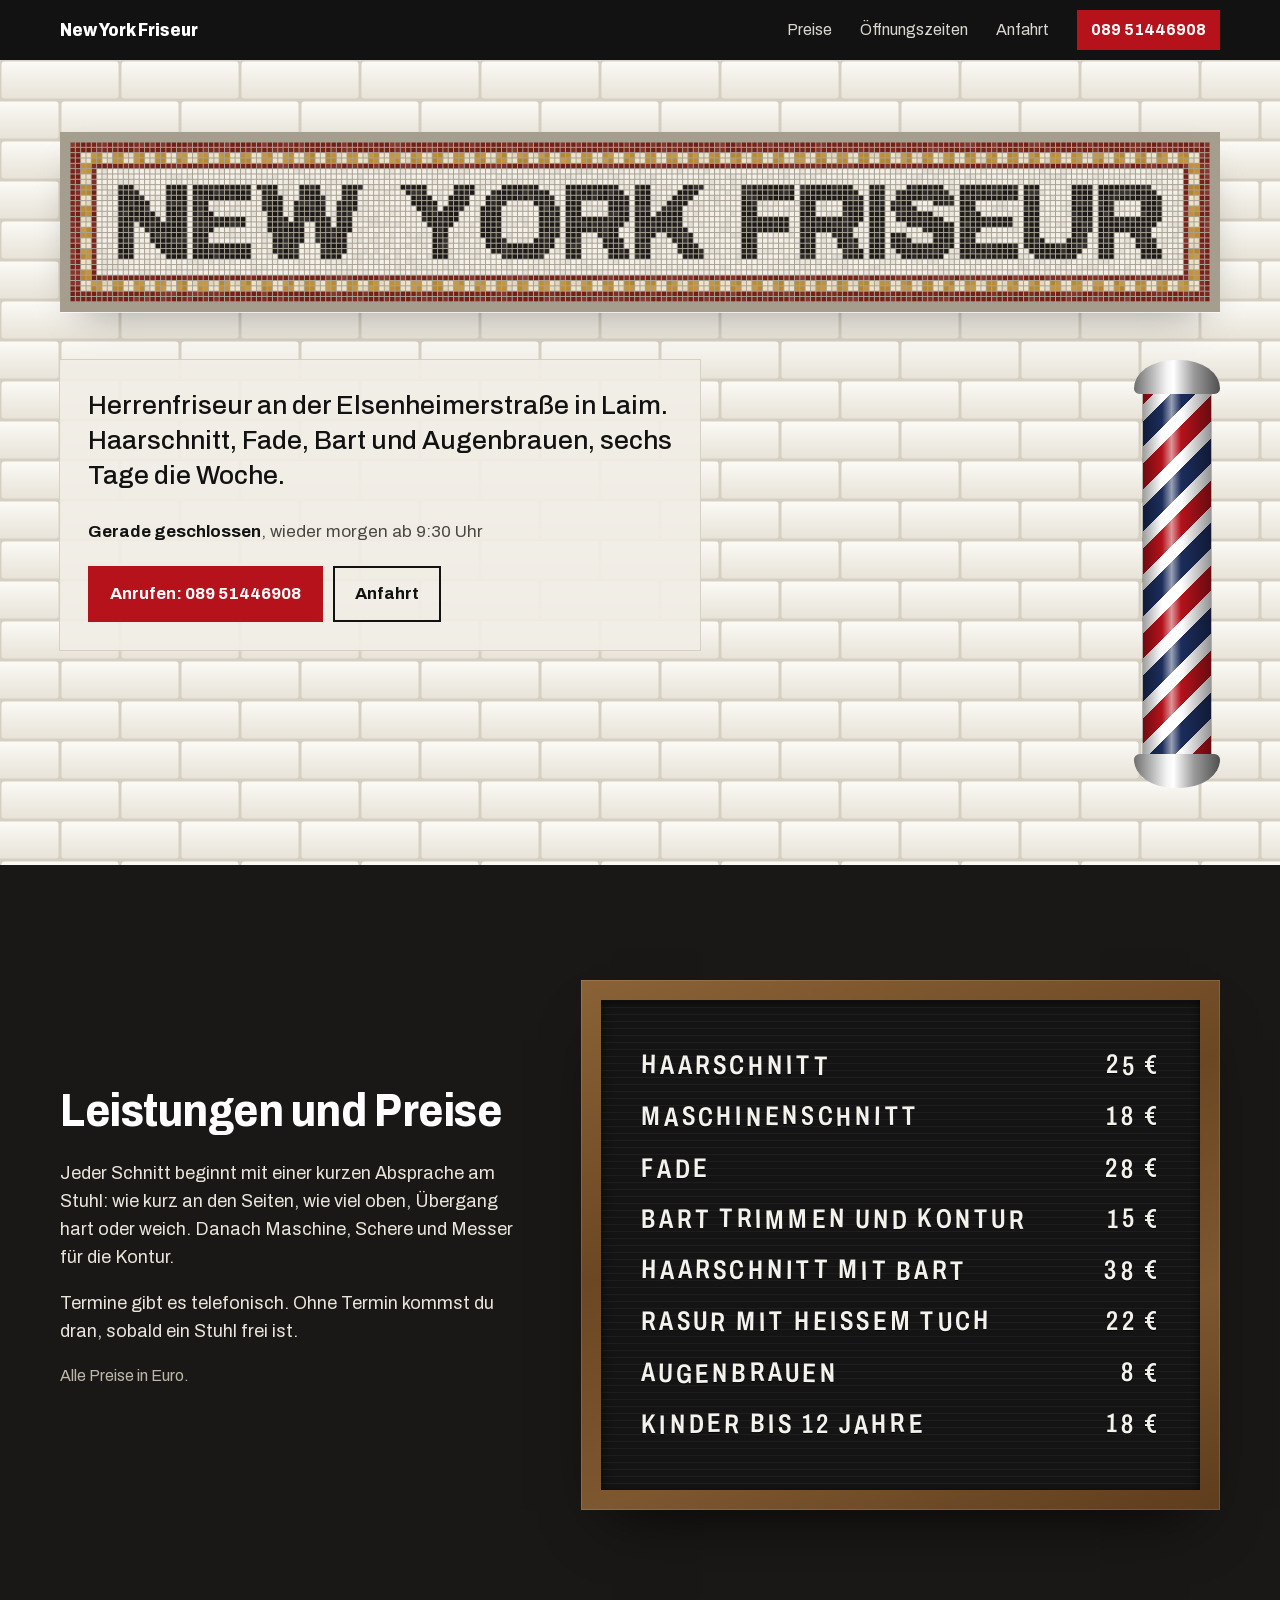
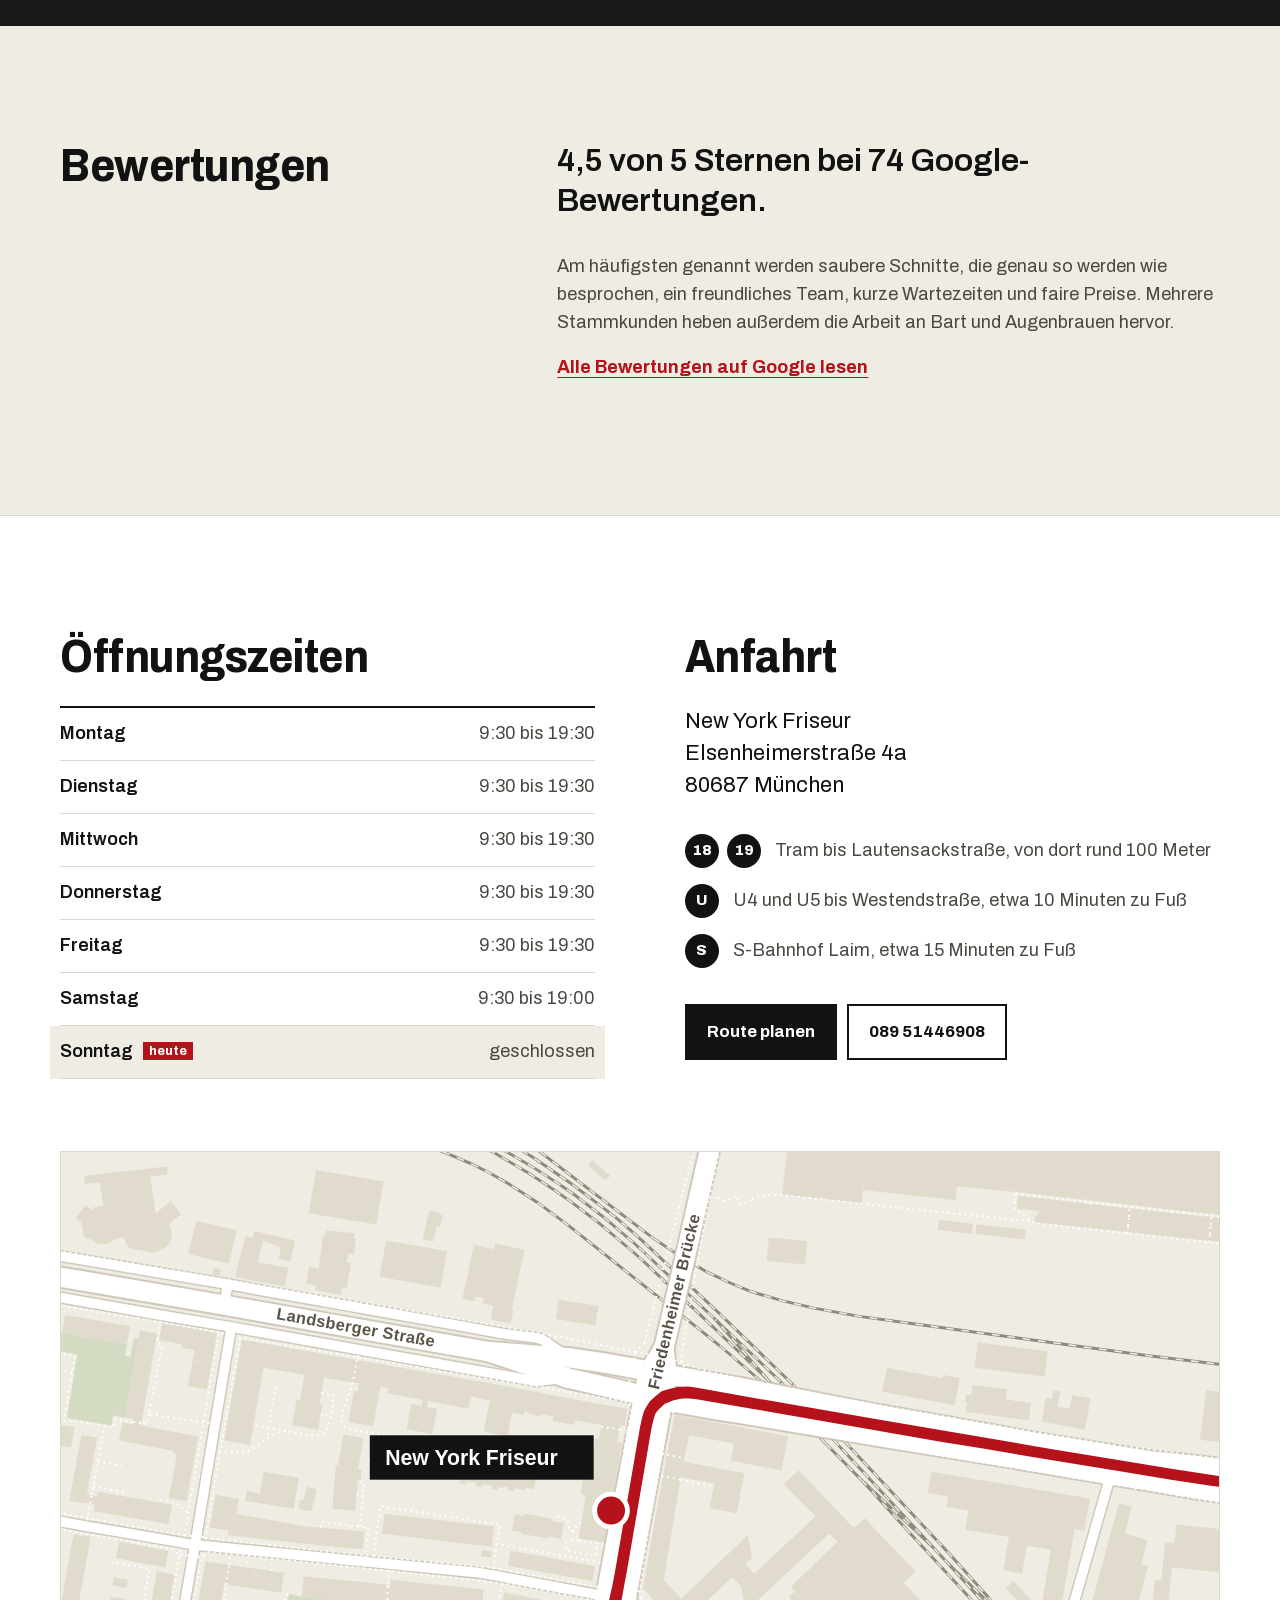
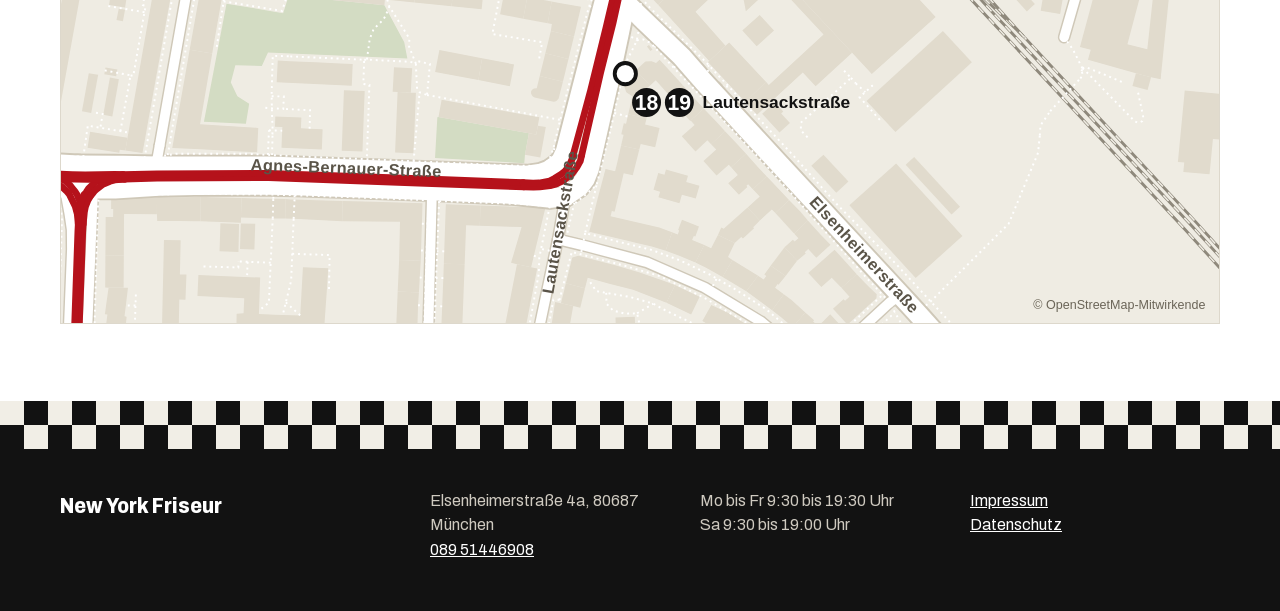
==== index.html @ 548e53f9 "Vorschau aktualisiert" ====
<!doctype html>
<html lang="de">
<head>
<meta charset="utf-8">
<meta name="viewport" content="width=device-width, initial-scale=1">
<title>New York Friseur | Herrenfriseur und Barbershop in München-Laim</title>
<meta name="description" content="Herrenfriseur und Barbershop an der Elsenheimerstraße 4a in München-Laim. Haarschnitt, Fade, Bart und Augenbrauen. Montag bis Freitag 9:30 bis 19:30 Uhr, Samstag bis 19 Uhr.">
<meta name="robots" content="noindex, nofollow">
<meta name="theme-color" content="#121212">
<link rel="preload" href="fonts/archivo-normal-300-900-latin.woff2" as="font" type="font/woff2" crossorigin>
<link rel="stylesheet" href="fonts/fonts.css">
<link rel="stylesheet" href="css/style.css">
<link rel="icon" href="data:image/svg+xml,%3Csvg xmlns='http://www.w3.org/2000/svg' viewBox='0 0 32 32'%3E%3Crect width='32' height='32' fill='%23121212'/%3E%3Crect x='11' y='3' width='10' height='26' rx='2' fill='%23fff'/%3E%3Cpath d='M11 7l10-4v5l-10 4zM11 16l10-4v5l-10 4zM11 25l10-4v5l-10 4z' fill='%23b5121b'/%3E%3C/svg%3E">
<script type="application/ld+json">
{
  "@context": "https://schema.org",
  "@type": "HairSalon",
  "name": "New York Friseur",
  "description": "Herrenfriseur und Barbershop in München-Laim",
  "telephone": "+49 89 51446908",
  "address": {"@type": "PostalAddress", "streetAddress": "Elsenheimerstraße 4a", "postalCode": "80687", "addressLocality": "München", "addressCountry": "DE"},
  "geo": {"@type": "GeoCoordinates", "latitude": 48.1406037, "longitude": 11.5183493},
  "openingHoursSpecification": [
    {"@type": "OpeningHoursSpecification", "dayOfWeek": ["Monday", "Tuesday", "Wednesday", "Thursday", "Friday"], "opens": "09:30", "closes": "19:30"},
    {"@type": "OpeningHoursSpecification", "dayOfWeek": "Saturday", "opens": "09:30", "closes": "19:00"}
  ]
}
</script>
</head>
<body>

<header class="kopf">
  <div class="wrap kopf__in">
    <a class="kopf__marke" href="#top">New York Friseur</a>
    <nav class="kopf__nav" aria-label="Seitenbereiche">
      <a href="#preise">Preise</a>
      <a href="#zeiten">Öffnungszeiten</a>
      <a href="#anfahrt">Anfahrt</a>
    </nav>
    <a class="kopf__tel" href="tel:+498951446908"><span class="nur-klein">Anrufen</span><span class="nur-gross">089 51446908</span></a>
  </div>
</header>

<main id="top">

  <section class="hero" aria-labelledby="titel">
    <div class="wrap">
      <h1 id="titel" class="sr">New York Friseur, Herrenfriseur in München-Laim</h1>
      <div class="schild">
        <canvas class="mosaik" data-mosaik role="img" aria-label="Mosaikschild: New York Friseur"></canvas>
      </div>
      <div class="hero__unten">
        <div class="hero__text">
          <p class="hero__lead">Herrenfriseur an der Elsenheimerstraße in Laim. Haarschnitt, Fade, Bart und Augenbrauen, sechs Tage die Woche.</p>
          <p class="status" data-status>Montag bis Freitag 9:30 bis 19:30 Uhr, Samstag 9:30 bis 19 Uhr</p>
          <div class="knoepfe">
            <a class="knopf knopf--rot" href="tel:+498951446908">Anrufen: 089 51446908</a>
            <a class="knopf" href="#anfahrt">Anfahrt</a>
          </div>
        </div>
        <div class="saeule" aria-hidden="true">
          <span class="saeule__kappe"></span>
          <span class="saeule__glas"><span class="saeule__streifen"></span></span>
          <span class="saeule__kappe saeule__kappe--unten"></span>
        </div>
      </div>
    </div>
  </section>

  <section class="preise" id="preise" aria-labelledby="preise-titel">
    <div class="wrap preise__in">
      <div class="preise__text">
        <h2 id="preise-titel">Leistungen und Preise</h2>
        <p>Jeder Schnitt beginnt mit einer kurzen Absprache am Stuhl: wie kurz an den Seiten, wie viel oben, Übergang hart oder weich. Danach Maschine, Schere und Messer für die Kontur.</p>
        <p>Termine gibt es telefonisch. Ohne Termin kommst du dran, sobald ein Stuhl frei ist.</p>
        <p class="klein">Alle Preise in Euro.</p>
      </div>
      <div class="tafel">
        <div class="tafel__filz">
          <ul class="tafel__liste" data-tafel>
            <li><span>Haarschnitt</span><span>25</span></li>
            <li><span>Maschinenschnitt</span><span>18</span></li>
            <li><span>Fade</span><span>28</span></li>
            <li><span>Bart trimmen und Kontur</span><span>15</span></li>
            <li><span>Haarschnitt mit Bart</span><span>38</span></li>
            <li><span>Rasur mit heißem Tuch</span><span>22</span></li>
            <li><span>Augenbrauen</span><span>8</span></li>
            <li><span>Kinder bis 12 Jahre</span><span>18</span></li>
          </ul>
        </div>
      </div>
    </div>
  </section>

  <section class="laden" aria-labelledby="laden-titel">
    <div class="wrap laden__in">
      <h2 id="laden-titel">Bewertungen</h2>
      <div class="laden__text">
        <p class="gross">4,5 von 5 Sternen bei 74 Google-Bewertungen.</p>
        <p>Am häufigsten genannt werden saubere Schnitte, die genau so werden wie besprochen, ein freundliches Team, kurze Wartezeiten und faire Preise. Mehrere Stammkunden heben außerdem die Arbeit an Bart und Augenbrauen hervor.</p>
        <p><a class="link" href="https://www.google.com/maps/search/?api=1&amp;query=New+York+Friseur+Elsenheimerstra%C3%9Fe+4a+M%C3%BCnchen" rel="noopener">Alle Bewertungen auf Google lesen</a></p>
      </div>
    </div>
  </section>

  <section class="info" aria-label="Öffnungszeiten und Anfahrt">
    <div class="wrap info__in">
      <div class="zeiten" id="zeiten">
        <h2>Öffnungszeiten</h2>
        <dl class="zeiten__liste" data-zeiten>
          <div data-tag="1"><dt>Montag</dt><dd>9:30 bis 19:30</dd></div>
          <div data-tag="2"><dt>Dienstag</dt><dd>9:30 bis 19:30</dd></div>
          <div data-tag="3"><dt>Mittwoch</dt><dd>9:30 bis 19:30</dd></div>
          <div data-tag="4"><dt>Donnerstag</dt><dd>9:30 bis 19:30</dd></div>
          <div data-tag="5"><dt>Freitag</dt><dd>9:30 bis 19:30</dd></div>
          <div data-tag="6"><dt>Samstag</dt><dd>9:30 bis 19:00</dd></div>
          <div data-tag="0"><dt>Sonntag</dt><dd>geschlossen</dd></div>
        </dl>
      </div>
      <div class="anfahrt" id="anfahrt">
        <h2>Anfahrt</h2>
        <address>
          New York Friseur<br>
          Elsenheimerstraße 4a<br>
          80687 München
        </address>
        <ul class="linien">
          <li><span class="kreis">18</span><span class="kreis">19</span><span>Tram bis Lautensackstraße, von dort rund 100 Meter</span></li>
          <li><span class="kreis">U</span><span>U4 und U5 bis Westendstraße, etwa 10 Minuten zu Fuß</span></li>
          <li><span class="kreis">S</span><span>S-Bahnhof Laim, etwa 15 Minuten zu Fuß</span></li>
        </ul>
        <div class="knoepfe">
          <a class="knopf knopf--dunkel" href="https://www.google.com/maps/dir/?api=1&amp;destination=Elsenheimerstra%C3%9Fe+4a%2C+80687+M%C3%BCnchen" rel="noopener">Route planen</a>
          <a class="knopf" href="tel:+498951446908">089 51446908</a>
        </div>
      </div>
    </div>
    <figure class="karte wrap">
      <img src="img/karte.svg" width="1200" height="800" alt="Karte der Umgebung: der Laden liegt an der Elsenheimerstraße kurz hinter der Landsberger Straße, die Tramhaltestelle Lautensackstraße ist rund 100 Meter entfernt." loading="lazy">
    </figure>
  </section>

</main>

<footer class="fuss">
  <div class="fuss__boden" aria-hidden="true"></div>
  <div class="wrap fuss__in">
    <p class="fuss__marke">New York Friseur</p>
    <p>Elsenheimerstraße 4a, 80687 München<br><a href="tel:+498951446908">089 51446908</a></p>
    <p>Mo bis Fr 9:30 bis 19:30 Uhr<br>Sa 9:30 bis 19:00 Uhr</p>
    <p><a href="impressum.html">Impressum</a><br><a href="datenschutz.html">Datenschutz</a></p>
  </div>
</footer>

<script src="js/main.js"></script>
</body>
</html>
---- fonts/fonts.css ----
/* Archivo normal 300-900 latin-ext */
@font-face {
  font-family: 'Archivo';
  font-style: normal;
  font-weight: 300 900;
  font-stretch: 62% 125%;
  font-display: swap;
  src: url(archivo-normal-300-900-latin-ext.woff2) format('woff2');
  unicode-range: U+0100-02BA, U+02BD-02C5, U+02C7-02CC, U+02CE-02D7, U+02DD-02FF, U+0304, U+0308, U+0329, U+1D00-1DBF, U+1E00-1E9F, U+1EF2-1EFF, U+2020, U+20A0-20AB, U+20AD-20C4, U+2113, U+2C60-2C7F, U+A720-A7FF;
}
/* Archivo normal 300-900 latin */
@font-face {
  font-family: 'Archivo';
  font-style: normal;
  font-weight: 300 900;
  font-stretch: 62% 125%;
  font-display: swap;
  src: url(archivo-normal-300-900-latin.woff2) format('woff2');
  unicode-range: U+0000-00FF, U+0131, U+0152-0153, U+02BB-02BC, U+02C6, U+02DA, U+02DC, U+0304, U+0308, U+0329, U+2000-206F, U+20AC, U+2122, U+2191, U+2193, U+2212, U+2215, U+FEFF, U+FFFD;
}
---- css/style.css ----
/* New York Friseur, München-Laim
   Mobile first, Stufen bei 600 / 900 / 1200 px.
   Motive aus dem echten Barbershop- und New-York-Fundus: Metro-Fliesen, Mosaikschild,
   Barbiersäule, Steckbuchstaben-Tafel, Schachbrettboden. */

:root {
  --fliese: #f1eee6;
  --fuge: #d6d0c3;
  --tinte: #121212;
  --text: #2b2b2b;
  --grau: #4a4741;
  --rot: #b5121b;
  --rot-dunkel: #8f0d14;
  --blau: #1c2d5c;
  --messing: #b48a3c;
  --papier: #efece3;
  --wrap: 1240px;
  --rand: clamp(16px, 4vw, 40px);
}

*, *::before, *::after { box-sizing: border-box; }
html { scroll-behavior: smooth; scroll-padding-top: 72px; -webkit-text-size-adjust: 100%; }
body {
  margin: 0;
  font-family: Archivo, "Helvetica Neue", Arial, sans-serif;
  font-size: 18px;
  line-height: 1.55;
  color: var(--text);
  background: var(--papier);
  font-variation-settings: "wdth" 100;
}
img { display: block; max-width: 100%; height: auto; }
a { color: inherit; }
h1, h2, h3 { margin: 0; font-weight: 750; line-height: 1.1; letter-spacing: -.01em; color: var(--tinte); hyphens: auto; }
h2 { font-size: clamp(30px, 5vw, 46px); font-variation-settings: "wdth" 88; }
p { margin: 0 0 1em; }
.sr { position: absolute; width: 1px; height: 1px; overflow: hidden; clip: rect(0 0 0 0); white-space: nowrap; }
.wrap { width: 100%; max-width: var(--wrap); margin: 0 auto; padding: 0 var(--rand); }
.nur-gross { display: none; }
.nur-klein { display: inline; }
.klein { font-size: 16px; color: var(--grau); }

/* Kopfzeile */
.kopf { position: sticky; top: 0; z-index: 20; background: var(--tinte); color: #fff; }
.kopf__in { display: flex; align-items: center; gap: 16px; height: 60px; }
.kopf__marke { font-weight: 800; font-size: 19px; text-decoration: none; font-variation-settings: "wdth" 85; white-space: nowrap; }
.kopf__nav { display: none; gap: 28px; margin-left: auto; }
.kopf__nav a { text-decoration: none; font-size: 16px; color: #d9d6cf; }
.kopf__nav a:hover { color: #fff; }
.kopf__tel {
  margin-left: auto; text-decoration: none; font-weight: 700; font-size: 16px;
  padding: 8px 14px; background: var(--rot); white-space: nowrap;
}
.kopf__tel:hover { background: var(--rot-dunkel); }

/* Hero: Wand aus Metro-Fliesen */
.hero {
  padding: clamp(28px, 6vw, 72px) 0 clamp(36px, 6vw, 80px);
  background-color: var(--fuge);
  background-image: url("data:image/svg+xml,%3Csvg xmlns='http://www.w3.org/2000/svg' width='120' height='80'%3E%3Cdefs%3E%3ClinearGradient id='g' x1='0' y1='0' x2='0' y2='1'%3E%3Cstop offset='0' stop-color='%23fbfaf6'/%3E%3Cstop offset='.5' stop-color='%23f1eee6'/%3E%3Cstop offset='1' stop-color='%23e7e3d8'/%3E%3C/linearGradient%3E%3C/defs%3E%3Cg fill='url(%23g)'%3E%3Crect x='1.5' y='1.5' width='117' height='37' rx='3'/%3E%3Crect x='-58.5' y='41.5' width='117' height='37' rx='3'/%3E%3Crect x='61.5' y='41.5' width='117' height='37' rx='3'/%3E%3C/g%3E%3C/svg%3E");
  background-size: 120px 80px;
}
.schild {
  padding: clamp(6px, 1vw, 10px);
  background: #a59e8f;
  box-shadow: 0 1px 0 rgba(255, 255, 255, .7), 0 18px 40px -22px rgba(0, 0, 0, .45);
}
.mosaik { display: block; width: 100%; height: auto; }

.hero__unten { display: grid; grid-template-columns: 1fr auto; gap: clamp(20px, 4vw, 56px); align-items: start; margin-top: clamp(24px, 4vw, 48px); }
.hero__text { max-width: 640px; background: rgba(241, 238, 230, .92); padding: clamp(16px, 3vw, 28px); box-shadow: 0 0 0 1px var(--fuge); }
.hero__lead { font-size: clamp(20px, 2.4vw, 26px); line-height: 1.35; color: var(--tinte); font-weight: 500; }
.status { font-size: 17px; color: var(--grau); margin-bottom: 20px; }
.status strong { color: var(--tinte); }
.status--offen strong { color: #17663a; }

.knoepfe { display: flex; flex-wrap: wrap; gap: 10px; }
.knopf {
  display: inline-block; padding: 13px 20px; font-weight: 700; font-size: 17px; text-decoration: none;
  border: 2px solid var(--tinte); color: var(--tinte); background: transparent;
}
.knopf:hover { background: var(--tinte); color: #fff; }
.knopf--rot { background: var(--rot); border-color: var(--rot); color: #fff; }
.knopf--rot:hover { background: var(--rot-dunkel); border-color: var(--rot-dunkel); }
.knopf--dunkel { background: var(--tinte); color: #fff; }
.knopf--dunkel:hover { background: #333; }

/* Barbiersäule */
.saeule { display: flex; flex-direction: column; align-items: center; width: clamp(46px, 7vw, 86px); }
.saeule__kappe {
  width: 100%; height: clamp(22px, 3vw, 34px); border-radius: 50% 50% 6px 6px / 90% 90% 6px 6px;
  background: linear-gradient(90deg, #6f6f6f, #f4f4f4 38%, #fff 46%, #9a9a9a 70%, #4f4f4f);
}
.saeule__kappe--unten { border-radius: 6px 6px 50% 50% / 6px 6px 90% 90%; }
.saeule__glas {
  position: relative; width: 82%; height: clamp(200px, 30vw, 360px); overflow: hidden;
  border-left: 1px solid rgba(0, 0, 0, .25); border-right: 1px solid rgba(0, 0, 0, .25);
}
.saeule__streifen {
  position: absolute; inset: -100px 0 0;
  background: repeating-linear-gradient(135deg, var(--rot) 0 18px, #fff 18px 30px, var(--blau) 30px 48px, #fff 48px 60px);
  animation: saeule 2.6s linear infinite;
}
.saeule__glas::after {
  content: ""; position: absolute; inset: 0;
  background: linear-gradient(90deg, rgba(0, 0, 0, .38), rgba(0, 0, 0, 0) 28%, rgba(255, 255, 255, .55) 42%, rgba(255, 255, 255, 0) 56%, rgba(0, 0, 0, .42));
}
/* eine Periode der Streifen in der Senkrechten: 60px / sin(45°) */
@keyframes saeule { to { transform: translateY(84.85px); } }

/* Preise: Steckbuchstaben-Tafel */
.preise { background: #1a1816; color: #e9e5dc; padding: clamp(56px, 9vw, 120px) 0; }
.preise h2 { color: #fff; margin-bottom: 24px; }
.preise__in { display: grid; gap: clamp(32px, 5vw, 72px); }
.preise__text { max-width: 560px; }
.preise .klein { color: #bdb7ab; }
.tafel {
  padding: clamp(12px, 2vw, 20px);
  background: linear-gradient(160deg, #8a6236, #6b4723 40%, #7d5730 70%, #5e3d1d);
  box-shadow: inset 0 0 0 1px rgba(255, 255, 255, .12), 0 30px 60px -30px rgba(0, 0, 0, .8);
}
.tafel__filz {
  container-type: inline-size;
  padding: clamp(18px, 4cqi, 40px) clamp(14px, 4cqi, 40px);
  background-color: #141414;
  background-image: repeating-linear-gradient(180deg, rgba(255, 255, 255, .045) 0 1px, rgba(0, 0, 0, 0) 1px 7px);
  box-shadow: inset 0 2px 8px rgba(0, 0, 0, .7);
}
.tafel__liste { list-style: none; margin: 0; padding: 0; }
.tafel__liste li {
  display: flex; gap: 12px; align-items: baseline; justify-content: space-between;
  font-size: clamp(15px, 5.2cqi, 27px); line-height: 1.9; font-weight: 600; text-transform: uppercase;
  letter-spacing: .12em; color: #f4f2ec; font-variation-settings: "wdth" 72;
  text-shadow: 0 1px 0 rgba(0, 0, 0, .9);
}
.tafel__liste li > span:first-child { min-width: 0; }
.tafel__liste li > span:last-child { white-space: nowrap; flex: none; }
.tafel__liste li > span:last-child::after { content: " €"; }
.tafel__liste .bs { display: inline-block; }

/* Bewertungen */
.laden { padding: clamp(56px, 9vw, 120px) 0; background: var(--papier); }
.laden__in { display: grid; gap: 24px; }
.laden__text { max-width: 680px; color: var(--grau); }
.gross { font-size: clamp(24px, 3vw, 32px); line-height: 1.25; color: var(--tinte); font-weight: 600; }
.link { color: var(--rot); font-weight: 700; text-underline-offset: 4px; }

/* Öffnungszeiten und Anfahrt */
.info { padding: clamp(56px, 9vw, 120px) 0 clamp(40px, 6vw, 80px); background: #fff; border-top: 1px solid #ddd8cc; }
.info__in { display: grid; gap: 56px; }
.info h2 { margin-bottom: 24px; }
.zeiten__liste { margin: 0; border-top: 2px solid var(--tinte); }
.zeiten__liste div { display: flex; justify-content: space-between; gap: 16px; padding: 12px 0; border-bottom: 1px solid #ddd8cc; }
.zeiten__liste dt { font-weight: 600; color: var(--tinte); }
.zeiten__liste dd { margin: 0; color: var(--grau); white-space: nowrap; }
.zeiten__liste .heute { background: var(--papier); box-shadow: -10px 0 0 var(--papier), 10px 0 0 var(--papier); }
.zeiten__liste .heute dt::after { content: "heute"; margin-left: 10px; padding: 2px 6px; font-size: 13px; font-weight: 700; background: var(--rot); color: #fff; vertical-align: 2px; }
.anfahrt address { font-style: normal; font-size: 22px; line-height: 1.45; color: var(--tinte); margin-bottom: 24px; }
.linien { list-style: none; margin: 0 0 28px; padding: 0; }
.linien li { display: flex; align-items: center; gap: 8px; padding: 8px 0; color: var(--grau); }
.linien li span:last-child { margin-left: 6px; }
.kreis {
  flex: none; display: inline-grid; place-items: center; width: 34px; height: 34px; border-radius: 50%;
  background: var(--tinte); color: #fff; font-weight: 800; font-size: 15px;
}
.karte { margin-top: clamp(40px, 6vw, 72px); }
.karte img { width: 100%; border: 1px solid #ddd8cc; aspect-ratio: 3 / 2; object-fit: cover; }

/* Fuß mit Schachbrettboden */
.fuss { background: var(--tinte); color: #cfcac0; font-size: 16px; }
.fuss__boden {
  height: 48px;
  background-color: #f1eee6;
  background-image: conic-gradient(var(--tinte) 25%, transparent 0 50%, var(--tinte) 0 75%, transparent 0);
  background-size: 48px 48px;
}
.fuss__in { display: grid; gap: 20px; padding-top: 40px; padding-bottom: 48px; }
.fuss p { margin: 0; }
.fuss a { color: #fff; }
.fuss__marke { font-weight: 800; font-size: 22px; color: #fff; font-variation-settings: "wdth" 85; }

/* Unterseiten */
.text-seite { padding: clamp(40px, 8vw, 96px) 0; background: #fff; }
.text-seite .wrap { max-width: 820px; }
.text-seite h1 { font-size: clamp(32px, 5vw, 48px); margin-bottom: 28px; }
.text-seite h2 { font-size: 22px; margin: 32px 0 10px; }

@media (min-width: 600px) {
  .nur-gross { display: inline; }
  .nur-klein { display: none; }
  .fuss__in { grid-template-columns: 1fr 1fr; }
}

@media (min-width: 900px) {
  .kopf__nav { display: flex; }
  .kopf__tel { margin-left: 12px; }
  .preise__in { grid-template-columns: minmax(0, 5fr) minmax(0, 7fr); align-items: center; }
  .laden__in { grid-template-columns: minmax(0, 5fr) minmax(0, 7fr); }
  .info__in { grid-template-columns: 1fr 1fr; gap: clamp(48px, 7vw, 120px); }
  .fuss__in { grid-template-columns: 1.4fr 1fr 1fr 1fr; }
}

@media (prefers-reduced-motion: reduce) {
  html { scroll-behavior: auto; }
  .saeule__streifen { animation: none; }
}
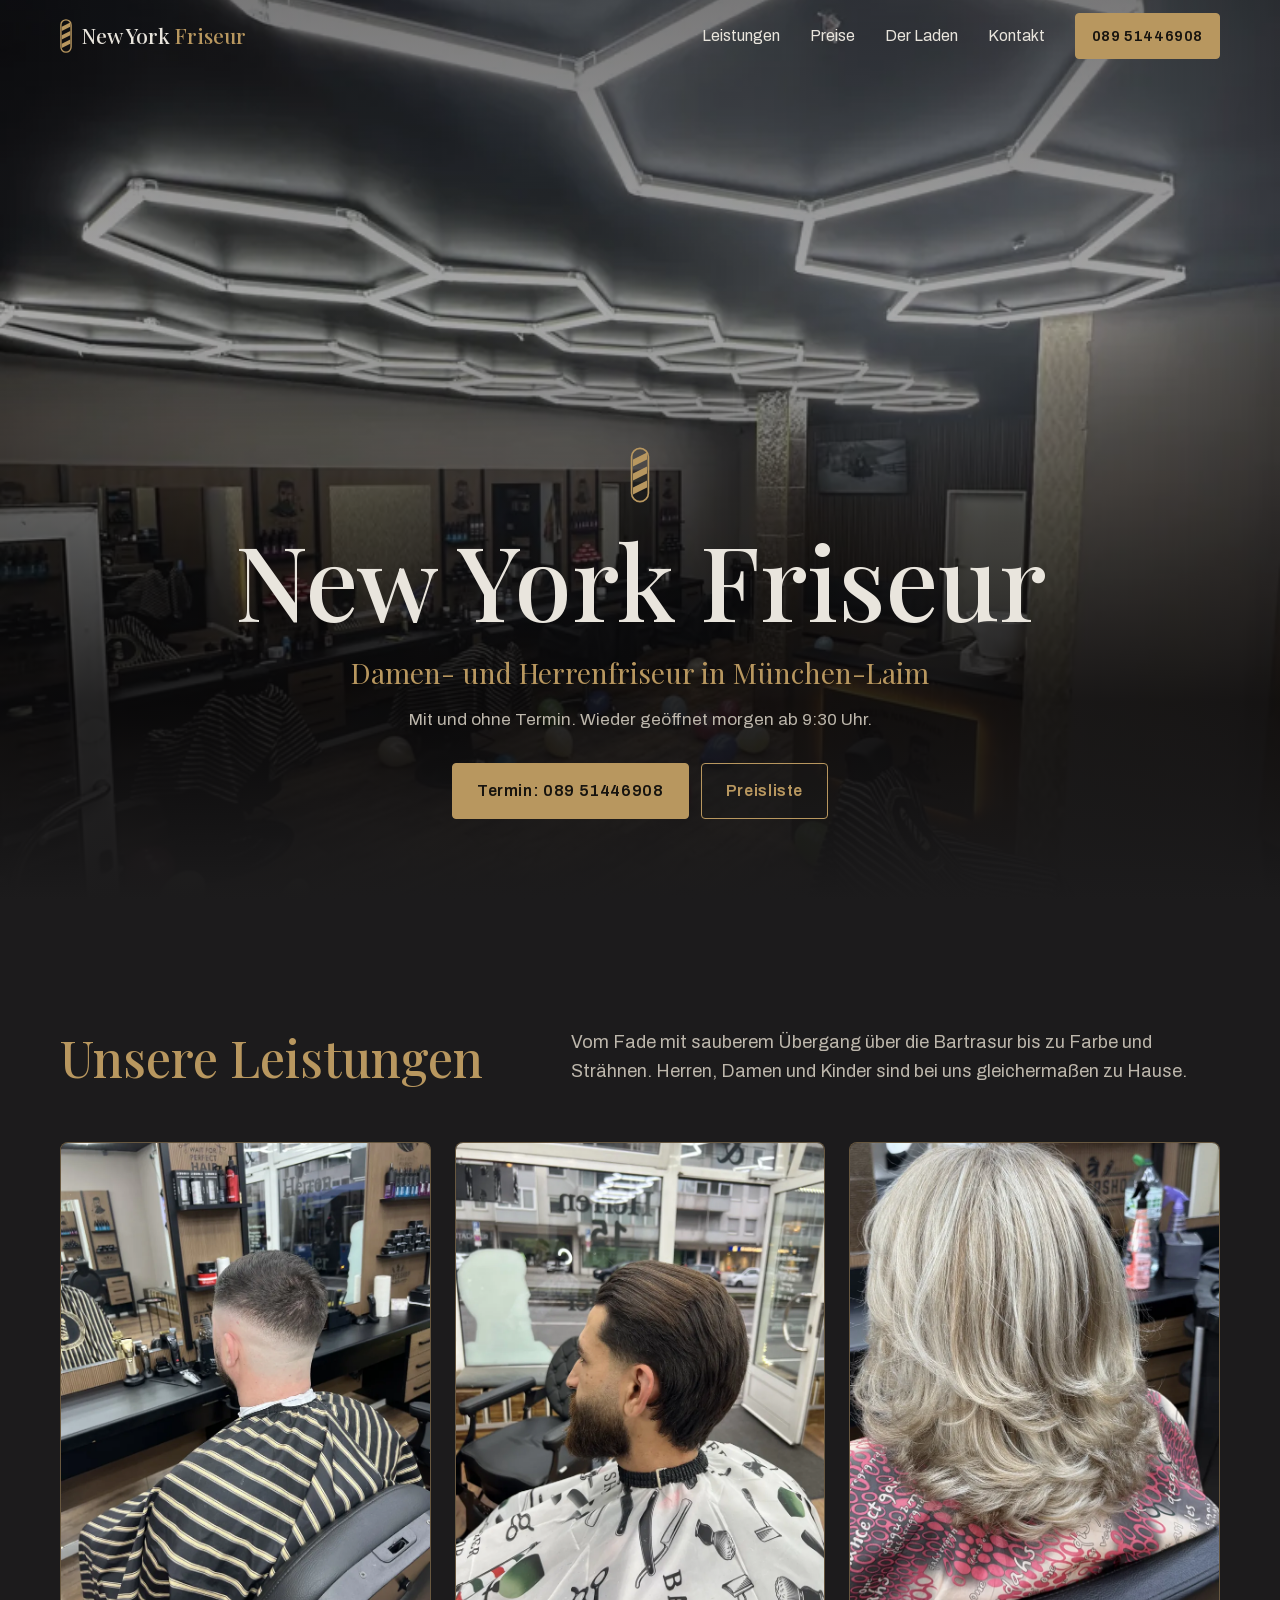
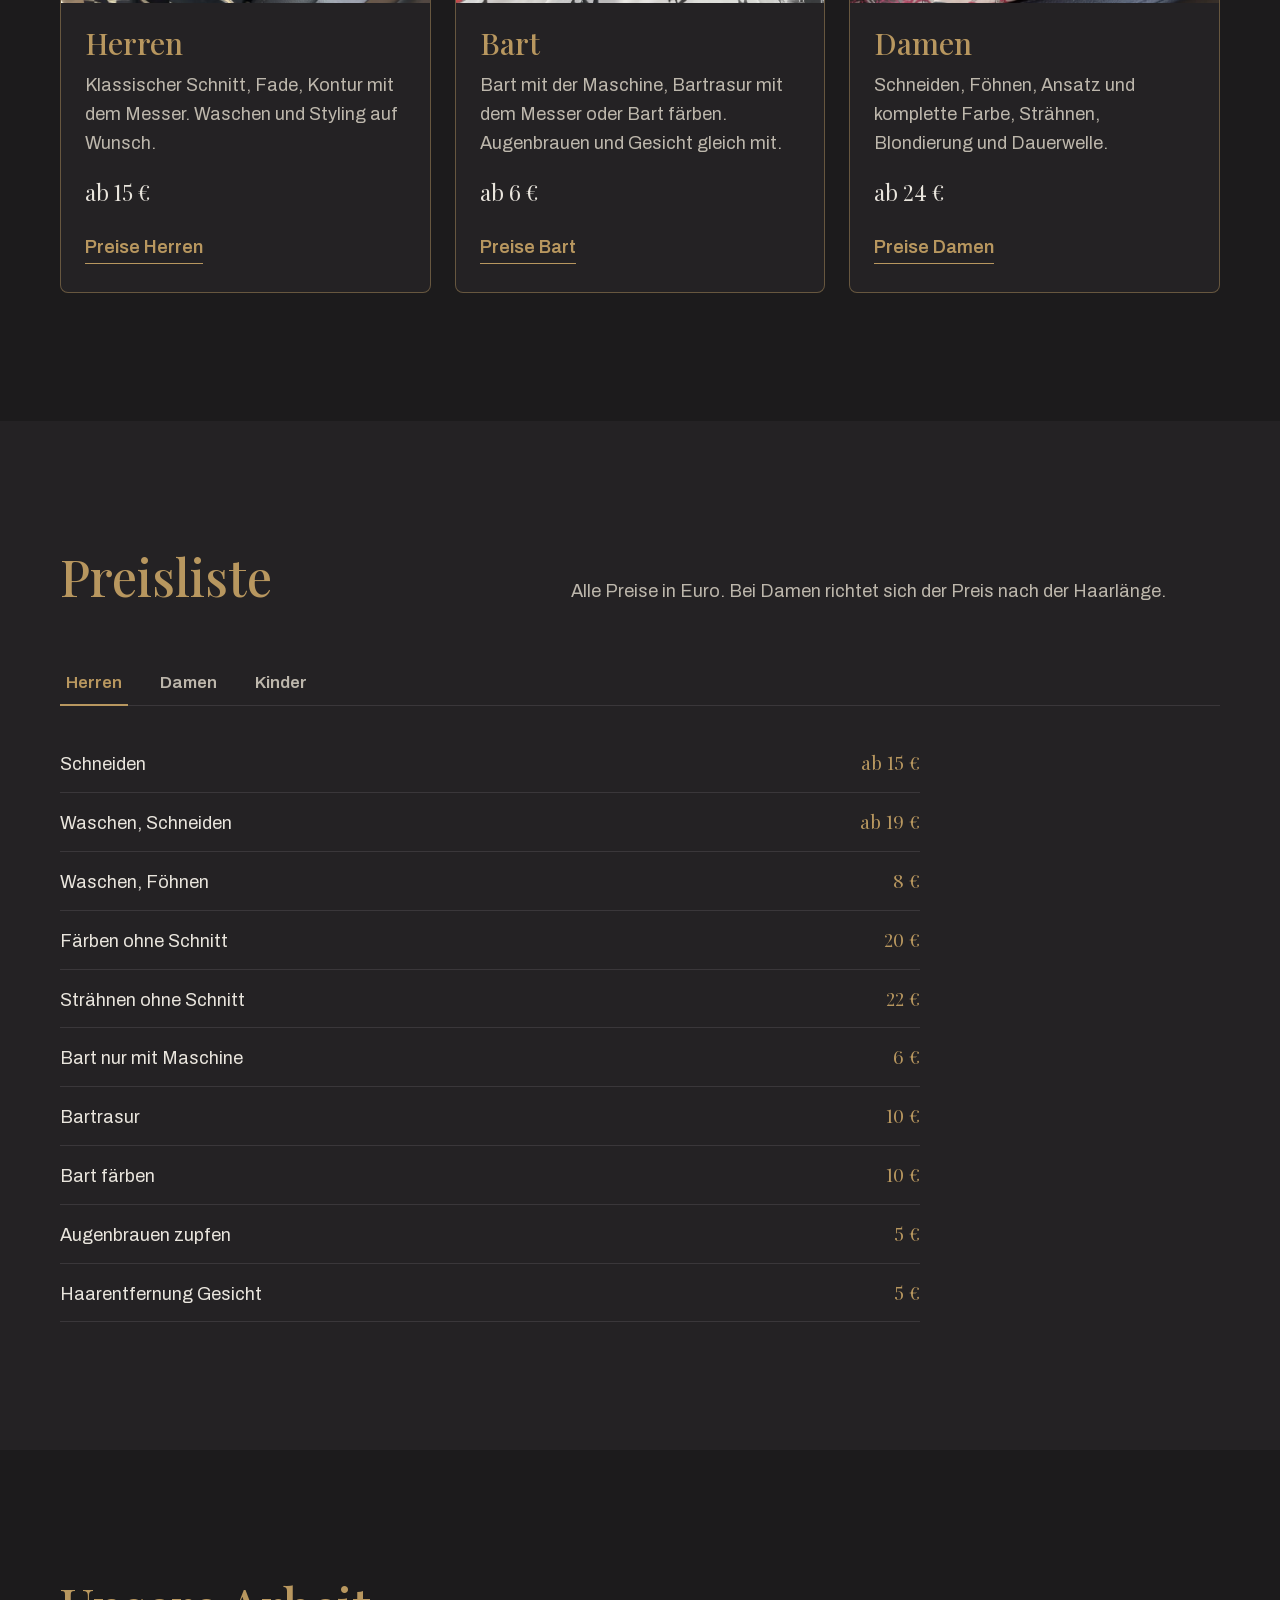
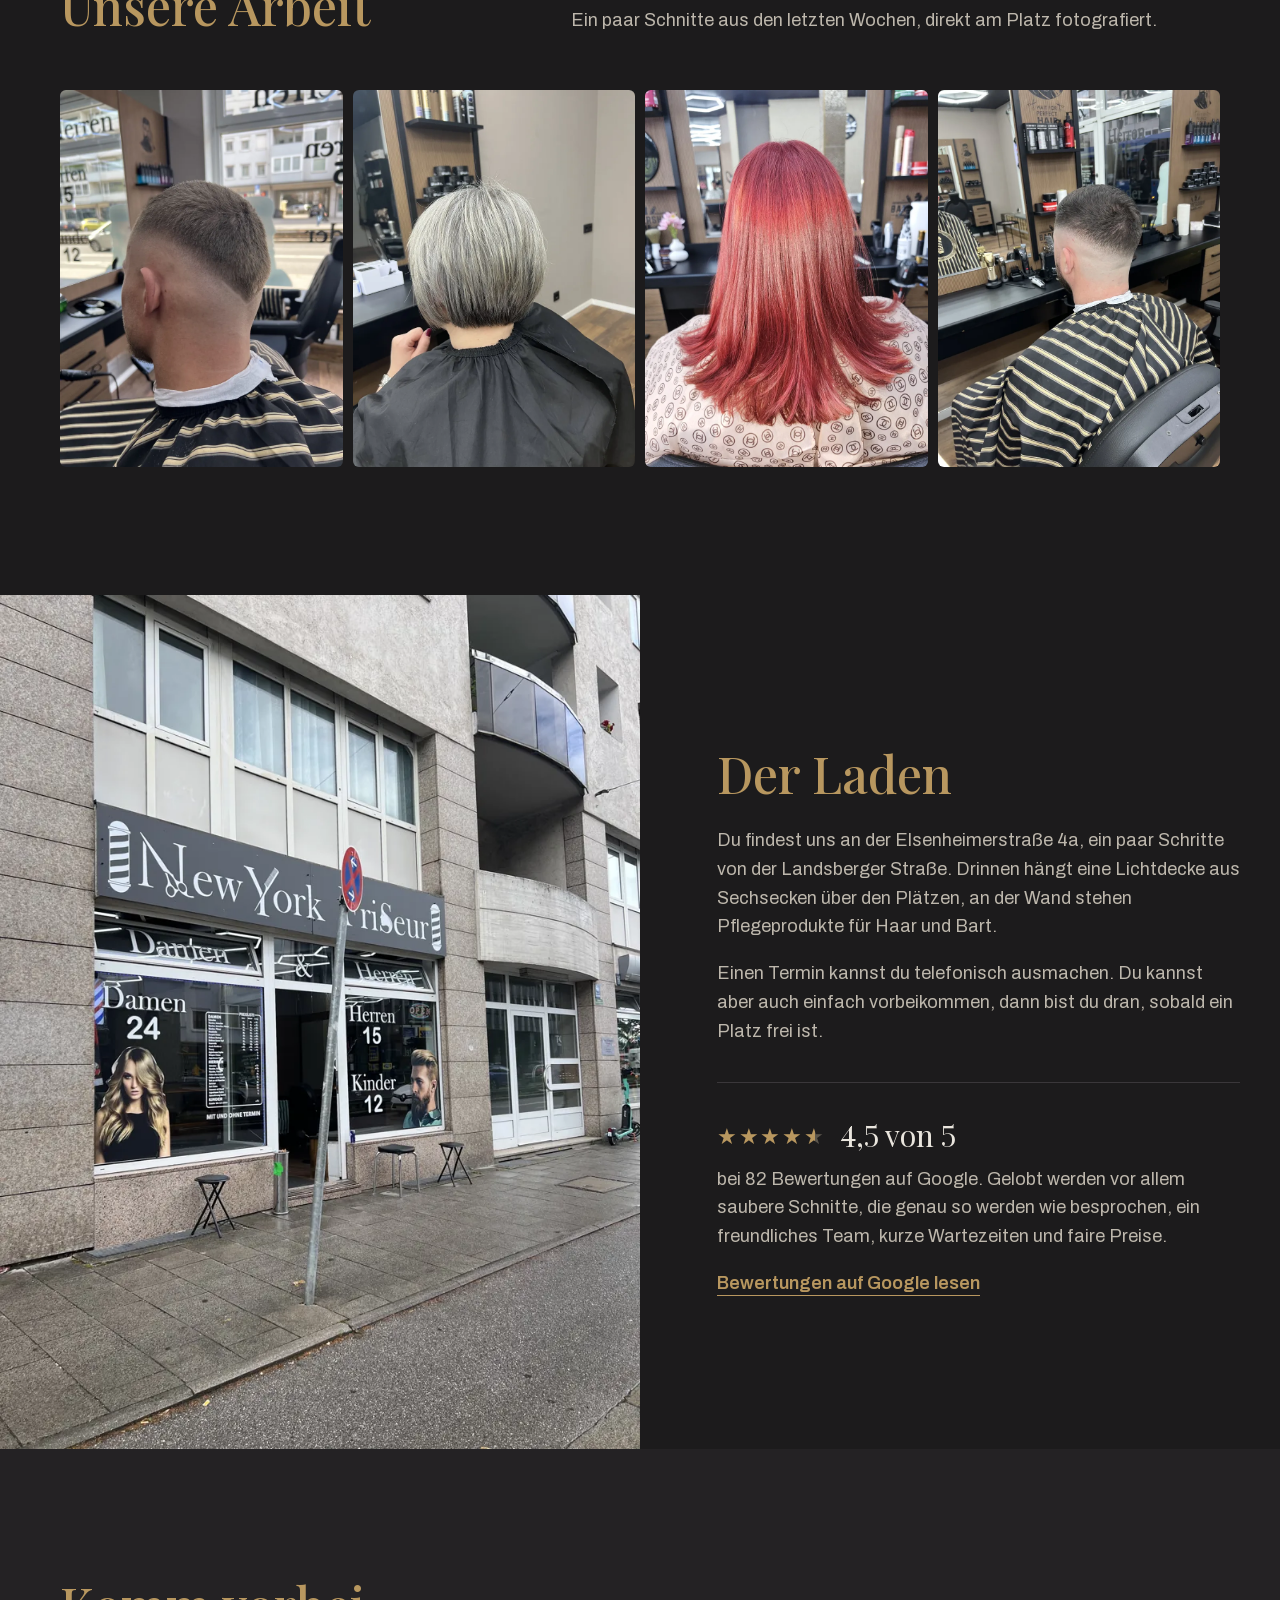
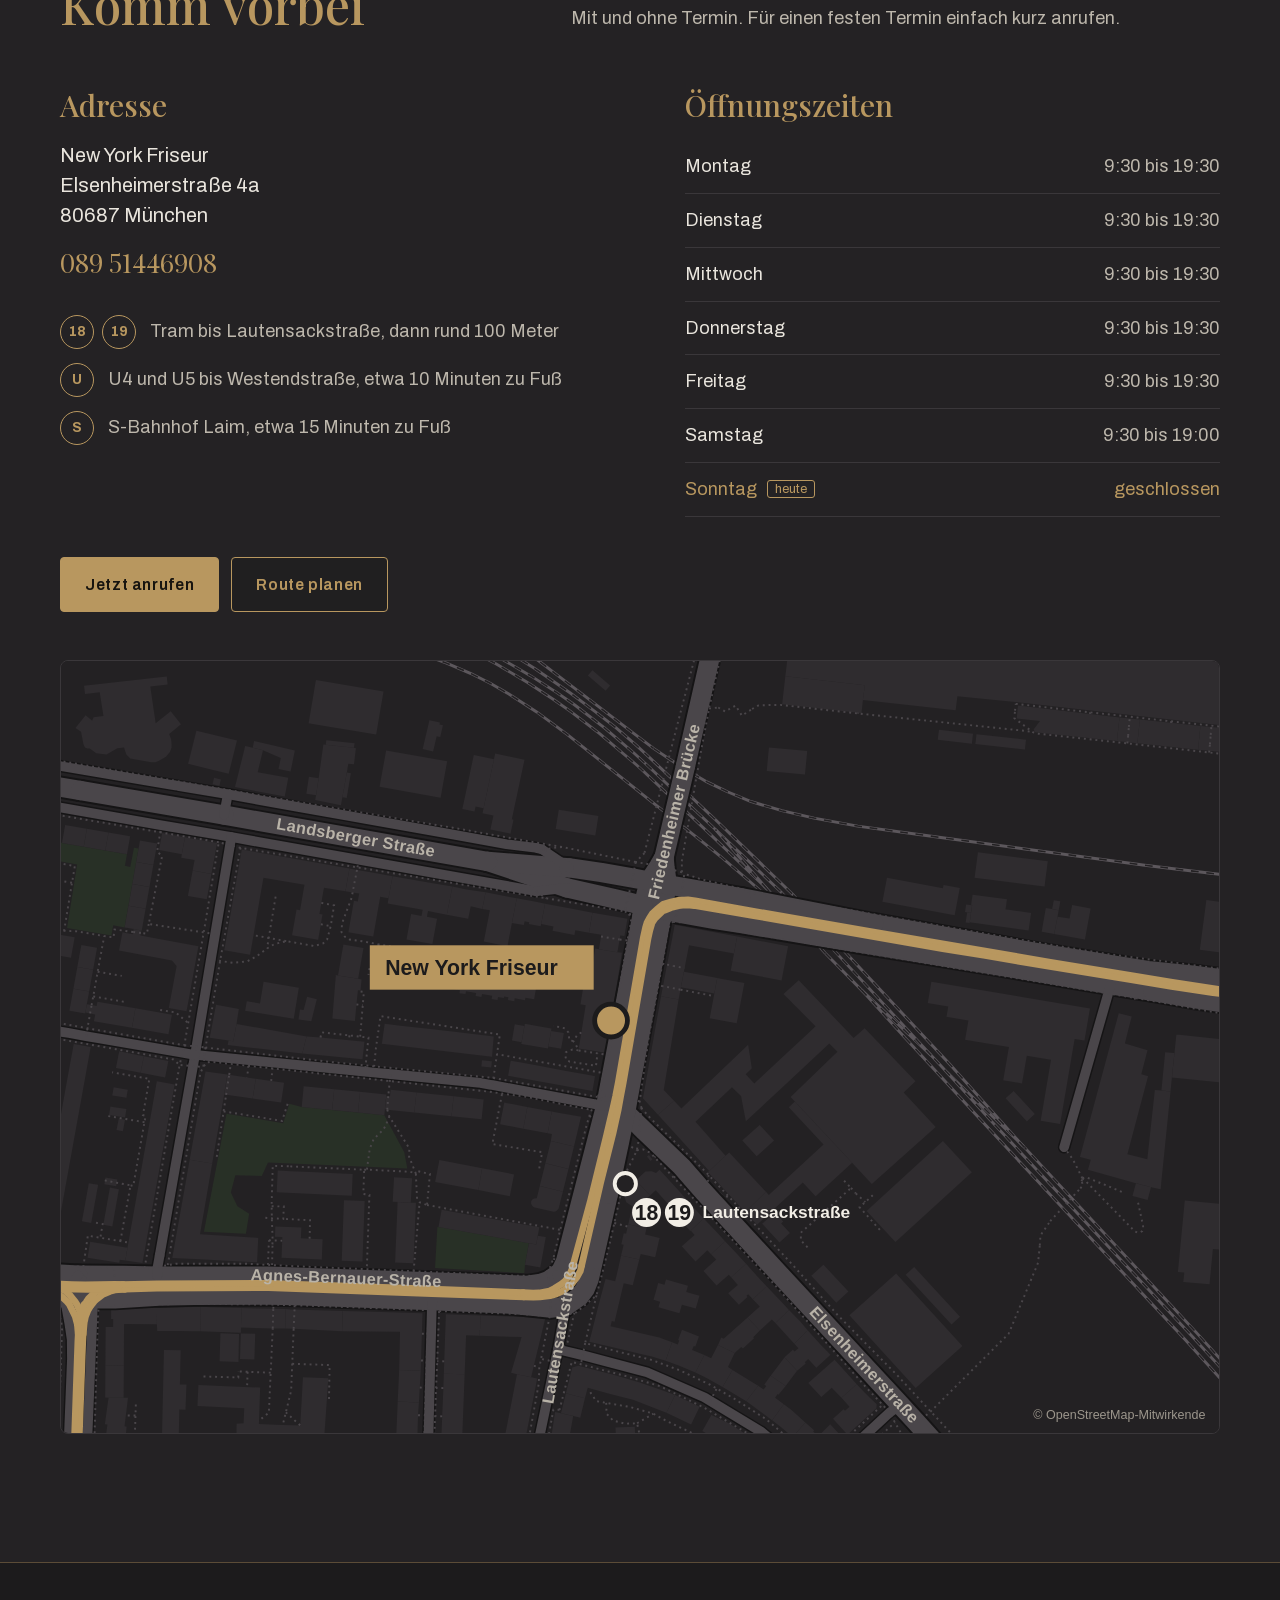
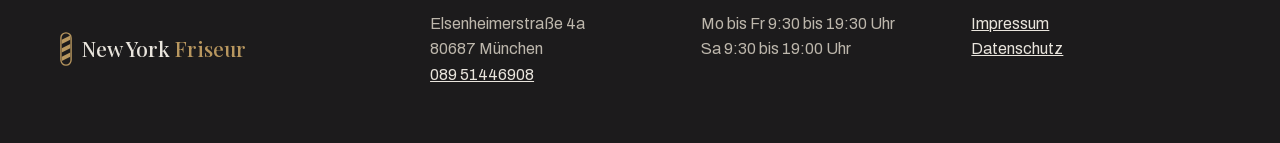
==== commit 54ad4087: "Vorschau aktualisiert" ====
--- a/index.html
+++ b/index.html
@@ -3,21 +3,23 @@
 <head>
 <meta charset="utf-8">
 <meta name="viewport" content="width=device-width, initial-scale=1">
-<title>New York Friseur | Herrenfriseur und Barbershop in München-Laim</title>
-<meta name="description" content="Herrenfriseur und Barbershop an der Elsenheimerstraße 4a in München-Laim. Haarschnitt, Fade, Bart und Augenbrauen. Montag bis Freitag 9:30 bis 19:30 Uhr, Samstag bis 19 Uhr.">
+<title>New York Friseur | Damen- und Herrenfriseur in München-Laim</title>
+<meta name="description" content="Damen- und Herrenfriseur an der Elsenheimerstraße 4a in München-Laim. Fade, Bart, Schnitt, Farbe und Strähnen, mit und ohne Termin. Montag bis Freitag 9:30 bis 19:30 Uhr.">
 <meta name="robots" content="noindex, nofollow">
-<meta name="theme-color" content="#121212">
+<meta name="theme-color" content="#1c1b1c">
+<link rel="preload" href="fonts/playfair-display-normal-400-900-latin.woff2" as="font" type="font/woff2" crossorigin>
 <link rel="preload" href="fonts/archivo-normal-300-900-latin.woff2" as="font" type="font/woff2" crossorigin>
 <link rel="stylesheet" href="fonts/fonts.css">
 <link rel="stylesheet" href="css/style.css">
-<link rel="icon" href="data:image/svg+xml,%3Csvg xmlns='http://www.w3.org/2000/svg' viewBox='0 0 32 32'%3E%3Crect width='32' height='32' fill='%23121212'/%3E%3Crect x='11' y='3' width='10' height='26' rx='2' fill='%23fff'/%3E%3Cpath d='M11 7l10-4v5l-10 4zM11 16l10-4v5l-10 4zM11 25l10-4v5l-10 4z' fill='%23b5121b'/%3E%3C/svg%3E">
+<link rel="icon" href="data:image/svg+xml,%3Csvg xmlns='http://www.w3.org/2000/svg' viewBox='0 0 32 32'%3E%3Crect width='32' height='32' fill='%231c1b1c'/%3E%3Crect x='11' y='3' width='10' height='26' rx='2' fill='%23f2eee6'/%3E%3Cpath d='M11 7l10-4v5l-10 4zM11 16l10-4v5l-10 4zM11 25l10-4v5l-10 4z' fill='%23b8975f'/%3E%3C/svg%3E">
 <script type="application/ld+json">
 {
   "@context": "https://schema.org",
   "@type": "HairSalon",
   "name": "New York Friseur",
-  "description": "Herrenfriseur und Barbershop in München-Laim",
+  "description": "Damen- und Herrenfriseur in München-Laim, mit und ohne Termin",
   "telephone": "+49 89 51446908",
+  "priceRange": "€",
   "address": {"@type": "PostalAddress", "streetAddress": "Elsenheimerstraße 4a", "postalCode": "80687", "addressLocality": "München", "addressCountry": "DE"},
   "geo": {"@type": "GeoCoordinates", "latitude": 48.1406037, "longitude": 11.5183493},
   "openingHoursSpecification": [
@@ -29,129 +31,233 @@
 </head>
 <body>
 
-<header class="kopf">
+<header class="kopf" data-kopf>
   <div class="wrap kopf__in">
-    <a class="kopf__marke" href="#top">New York Friseur</a>
+    <a class="marke" href="#top" aria-label="New York Friseur, zum Seitenanfang">
+      <svg class="marke__saeule" viewBox="0 0 14 40" aria-hidden="true"><rect x="1" y="1" width="12" height="38" rx="6" fill="none" stroke="currentColor" stroke-width="1.6"/><path d="M2 9l10-5v5L2 14zM2 19l10-5v5L2 24zM2 29l10-5v5L2 34z" fill="currentColor"/></svg>
+      <span class="marke__text">New York <span>Friseur</span></span>
+    </a>
     <nav class="kopf__nav" aria-label="Seitenbereiche">
+      <a href="#leistungen">Leistungen</a>
       <a href="#preise">Preise</a>
-      <a href="#zeiten">Öffnungszeiten</a>
-      <a href="#anfahrt">Anfahrt</a>
+      <a href="#laden">Der Laden</a>
+      <a href="#kontakt">Kontakt</a>
     </nav>
-    <a class="kopf__tel" href="tel:+498951446908"><span class="nur-klein">Anrufen</span><span class="nur-gross">089 51446908</span></a>
+    <a class="knopf knopf--gold kopf__tel" href="tel:+498951446908"><span class="nur-klein">Anrufen</span><span class="nur-gross">089 51446908</span></a>
   </div>
 </header>
 
 <main id="top">
 
   <section class="hero" aria-labelledby="titel">
+    <picture class="hero__bild">
+      <source media="(min-width: 760px)" srcset="img/laden-innen-quer-1600.webp 1600w, img/laden-innen-quer-2400.webp 2400w" sizes="100vw">
+      <img src="img/laden-innen-800.webp" srcset="img/laden-innen-800.webp 800w, img/laden-innen-1600.webp 1600w" sizes="100vw" alt="Der Salon von innen: Lichtdecke aus Sechsecken über den Bedienplätzen" fetchpriority="high">
+    </picture>
+    <div class="wrap hero__inhalt">
+      <svg class="hero__saeule" viewBox="0 0 14 40" aria-hidden="true"><rect x="1" y="1" width="12" height="38" rx="6" fill="none" stroke="currentColor" stroke-width="1.2"/><path d="M2 9l10-5v5L2 14zM2 19l10-5v5L2 24zM2 29l10-5v5L2 34z" fill="currentColor"/></svg>
+      <h1 id="titel">New York Friseur</h1>
+      <p class="hero__unter">Damen- und Herrenfriseur in München-Laim</p>
+      <p class="hero__zeile">Mit und ohne Termin. <span data-status>Montag bis Samstag ab 9:30 Uhr.</span></p>
+      <div class="knoepfe">
+        <a class="knopf knopf--gold" href="tel:+498951446908">Termin: 089 51446908</a>
+        <a class="knopf knopf--linie" href="#preise">Preisliste</a>
+      </div>
+    </div>
+  </section>
+
+  <section class="abschnitt" id="leistungen" aria-labelledby="leistungen-titel">
     <div class="wrap">
-      <h1 id="titel" class="sr">New York Friseur, Herrenfriseur in München-Laim</h1>
-      <div class="schild">
-        <canvas class="mosaik" data-mosaik role="img" aria-label="Mosaikschild: New York Friseur"></canvas>
-      </div>
-      <div class="hero__unten">
-        <div class="hero__text">
-          <p class="hero__lead">Herrenfriseur an der Elsenheimerstraße in Laim. Haarschnitt, Fade, Bart und Augenbrauen, sechs Tage die Woche.</p>
-          <p class="status" data-status>Montag bis Freitag 9:30 bis 19:30 Uhr, Samstag 9:30 bis 19 Uhr</p>
-          <div class="knoepfe">
-            <a class="knopf knopf--rot" href="tel:+498951446908">Anrufen: 089 51446908</a>
-            <a class="knopf" href="#anfahrt">Anfahrt</a>
+      <div class="kopfzeile">
+        <h2 id="leistungen-titel">Unsere Leistungen</h2>
+        <p>Vom Fade mit sauberem Übergang über die Bartrasur bis zu Farbe und Strähnen. Herren, Damen und Kinder sind bei uns gleichermaßen zu Hause.</p>
+      </div>
+      <div class="karten">
+        <article class="karte">
+          <img src="img/fade-hinten-800.webp" srcset="img/fade-hinten-800.webp 800w, img/fade-hinten-1600.webp 1600w" sizes="(min-width: 900px) 33vw, 100vw" alt="Skin Fade am Hinterkopf, frisch geschnitten" loading="lazy" width="800" height="1067">
+          <div class="karte__text">
+            <h3>Herren</h3>
+            <p>Klassischer Schnitt, Fade, Kontur mit dem Messer. Waschen und Styling auf Wunsch.</p>
+            <p class="karte__preis">ab 15 €</p>
+            <a class="karte__link" href="#preise" data-tab-link="herren">Preise Herren</a>
           </div>
-        </div>
-        <div class="saeule" aria-hidden="true">
-          <span class="saeule__kappe"></span>
-          <span class="saeule__glas"><span class="saeule__streifen"></span></span>
-          <span class="saeule__kappe saeule__kappe--unten"></span>
-        </div>
-      </div>
-    </div>
-  </section>
-
-  <section class="preise" id="preise" aria-labelledby="preise-titel">
-    <div class="wrap preise__in">
-      <div class="preise__text">
-        <h2 id="preise-titel">Leistungen und Preise</h2>
-        <p>Jeder Schnitt beginnt mit einer kurzen Absprache am Stuhl: wie kurz an den Seiten, wie viel oben, Übergang hart oder weich. Danach Maschine, Schere und Messer für die Kontur.</p>
-        <p>Termine gibt es telefonisch. Ohne Termin kommst du dran, sobald ein Stuhl frei ist.</p>
-        <p class="klein">Alle Preise in Euro.</p>
-      </div>
-      <div class="tafel">
-        <div class="tafel__filz">
-          <ul class="tafel__liste" data-tafel>
-            <li><span>Haarschnitt</span><span>25</span></li>
-            <li><span>Maschinenschnitt</span><span>18</span></li>
-            <li><span>Fade</span><span>28</span></li>
-            <li><span>Bart trimmen und Kontur</span><span>15</span></li>
-            <li><span>Haarschnitt mit Bart</span><span>38</span></li>
-            <li><span>Rasur mit heißem Tuch</span><span>22</span></li>
-            <li><span>Augenbrauen</span><span>8</span></li>
-            <li><span>Kinder bis 12 Jahre</span><span>18</span></li>
+        </article>
+        <article class="karte">
+          <img src="img/bart-800.webp" srcset="img/bart-800.webp 800w, img/bart-1600.webp 1600w" sizes="(min-width: 900px) 33vw, 100vw" alt="Kunde mit gepflegtem Vollbart und zurückgekämmtem Haar im Bedienstuhl" loading="lazy" width="800" height="1067">
+          <div class="karte__text">
+            <h3>Bart</h3>
+            <p>Bart mit der Maschine, Bartrasur mit dem Messer oder Bart färben. Augenbrauen und Gesicht gleich mit.</p>
+            <p class="karte__preis">ab 6 €</p>
+            <a class="karte__link" href="#preise" data-tab-link="herren">Preise Bart</a>
+          </div>
+        </article>
+        <article class="karte">
+          <img src="img/stufen-blond-800.webp" srcset="img/stufen-blond-800.webp 800w, img/stufen-blond-1600.webp 1600w" sizes="(min-width: 900px) 33vw, 100vw" alt="Blonder Stufenschnitt mit Strähnen, von hinten" loading="lazy" width="800" height="1067">
+          <div class="karte__text">
+            <h3>Damen</h3>
+            <p>Schneiden, Föhnen, Ansatz und komplette Farbe, Strähnen, Blondierung und Dauerwelle.</p>
+            <p class="karte__preis">ab 24 €</p>
+            <a class="karte__link" href="#preise" data-tab-link="damen">Preise Damen</a>
+          </div>
+        </article>
+      </div>
+    </div>
+  </section>
+
+  <section class="abschnitt abschnitt--dunkel" id="preise" aria-labelledby="preise-titel">
+    <div class="wrap preise">
+      <div class="kopfzeile">
+        <h2 id="preise-titel">Preisliste</h2>
+        <p>Alle Preise in Euro. Bei Damen richtet sich der Preis nach der Haarlänge.</p>
+      </div>
+      <div class="reiter" role="tablist" aria-label="Preisliste" data-reiter hidden>
+        <button role="tab" id="tab-herren" aria-controls="p-herren" aria-selected="true">Herren</button>
+        <button role="tab" id="tab-damen" aria-controls="p-damen" aria-selected="false" tabindex="-1">Damen</button>
+        <button role="tab" id="tab-kinder" aria-controls="p-kinder" aria-selected="false" tabindex="-1">Kinder</button>
+      </div>
+
+      <div class="liste" id="p-herren" role="tabpanel" aria-labelledby="tab-herren">
+        <h3 class="liste__titel">Herren</h3>
+        <table>
+          <tbody>
+            <tr><th scope="row">Schneiden</th><td>ab 15</td></tr>
+            <tr><th scope="row">Waschen, Schneiden</th><td>ab 19</td></tr>
+            <tr><th scope="row">Waschen, Föhnen</th><td>8</td></tr>
+            <tr><th scope="row">Färben ohne Schnitt</th><td>20</td></tr>
+            <tr><th scope="row">Strähnen ohne Schnitt</th><td>22</td></tr>
+            <tr><th scope="row">Bart nur mit Maschine</th><td>6</td></tr>
+            <tr><th scope="row">Bartrasur</th><td>10</td></tr>
+            <tr><th scope="row">Bart färben</th><td>10</td></tr>
+            <tr><th scope="row">Augenbrauen zupfen</th><td>5</td></tr>
+            <tr><th scope="row">Haarentfernung Gesicht</th><td>5</td></tr>
+          </tbody>
+        </table>
+      </div>
+
+      <div class="liste" id="p-damen" role="tabpanel" aria-labelledby="tab-damen">
+        <h3 class="liste__titel">Damen</h3>
+        <table class="liste--damen">
+          <thead><tr><th scope="col"><span class="sr">Leistung</span></th><th scope="col">Kurz</th><th scope="col">Mittel</th><th scope="col">Lang</th></tr></thead>
+          <tbody>
+            <tr><th scope="row">Schneiden</th><td>24</td><td>28</td><td>ab 32</td></tr>
+            <tr><th scope="row">Waschen, Schneiden</th><td>28</td><td>32</td><td>ab 38</td></tr>
+            <tr><th scope="row">Waschen, Schneiden, Föhnen</th><td>40</td><td>45</td><td>ab 50</td></tr>
+            <tr><th scope="row">Waschen, Föhnen</th><td>25</td><td>30</td><td>ab 35</td></tr>
+            <tr><th scope="row">Ansatzfarbe</th><td>30</td><td>35</td><td>ab 40</td></tr>
+            <tr><th scope="row">Komplett färben</th><td>35</td><td>40</td><td>ab 45</td></tr>
+            <tr><th scope="row">Strähnen Oberkopf</th><td>40</td><td>45</td><td>ab 50</td></tr>
+            <tr><th scope="row">Dauerwelle</th><td>45</td><td>50</td><td>ab 60</td></tr>
+            <tr><th scope="row">Ansatz blondieren</th><td>ab 25</td><td>ab 40</td><td>ab 45</td></tr>
+            <tr><th scope="row">Tönung</th><td>35</td><td>40</td><td>ab 45</td></tr>
+          </tbody>
+        </table>
+        <table class="liste--extra">
+          <tbody>
+            <tr><th scope="row">Augenbrauen zupfen</th><td>8</td></tr>
+            <tr><th scope="row">Augenbrauen färben</th><td>8</td></tr>
+            <tr><th scope="row">Wimpern färben</th><td>8</td></tr>
+          </tbody>
+        </table>
+      </div>
+
+      <div class="liste" id="p-kinder" role="tabpanel" aria-labelledby="tab-kinder">
+        <h3 class="liste__titel">Kinder</h3>
+        <table>
+          <tbody>
+            <tr><th scope="row">Kinder bis 12 Jahre</th><td>ab 12</td></tr>
+          </tbody>
+        </table>
+      </div>
+    </div>
+  </section>
+
+  <section class="abschnitt" id="arbeit" aria-labelledby="arbeit-titel">
+    <div class="wrap">
+      <div class="kopfzeile">
+        <h2 id="arbeit-titel">Unsere Arbeit</h2>
+        <p>Ein paar Schnitte aus den letzten Wochen, direkt am Platz fotografiert.</p>
+      </div>
+      <div class="galerie" data-galerie>
+        <a href="img/fade-seite-1600.webp"><img src="img/fade-seite-800.webp" alt="Kurzer Fade mit Seitenscheitel, Profil" loading="lazy" width="800" height="1067"></a>
+        <a href="img/bob-grau-1600.webp"><img src="img/bob-grau-800.webp" alt="Grauer Bob mit glatter Kante" loading="lazy" width="800" height="1067"></a>
+        <a href="img/rot-800.webp"><img src="img/rot-800.webp" alt="Langes Haar in Kupferrot, frisch gefärbt" loading="lazy" width="800" height="1067"></a>
+        <a href="img/fade-hinten-1600.webp"><img src="img/fade-hinten-800.webp" alt="Mid Fade von hinten im Bedienstuhl" loading="lazy" width="800" height="1067"></a>
+      </div>
+    </div>
+  </section>
+
+  <section class="laden" id="laden" aria-labelledby="laden-titel">
+    <div class="laden__bild">
+      <img src="img/fassade-800.webp" srcset="img/fassade-800.webp 800w, img/fassade-1600.webp 1600w" sizes="(min-width: 900px) 50vw, 100vw" alt="Ladenfront an der Elsenheimerstraße mit Schriftzug New York Friseur" loading="lazy" width="800" height="1067">
+    </div>
+    <div class="laden__text">
+      <h2 id="laden-titel">Der Laden</h2>
+      <p>Du findest uns an der Elsenheimerstraße 4a, ein paar Schritte von der Landsberger Straße. Drinnen hängt eine Lichtdecke aus Sechsecken über den Plätzen, an der Wand stehen Pflegeprodukte für Haar und Bart.</p>
+      <p>Einen Termin kannst du telefonisch ausmachen. Du kannst aber auch einfach vorbeikommen, dann bist du dran, sobald ein Platz frei ist.</p>
+      <div class="bewertung">
+        <p class="bewertung__zahl"><span class="sterne" aria-hidden="true">★★★★★</span> 4,5 von 5</p>
+        <p>bei 82 Bewertungen auf Google. Gelobt werden vor allem saubere Schnitte, die genau so werden wie besprochen, ein freundliches Team, kurze Wartezeiten und faire Preise.</p>
+        <a class="karte__link" href="https://www.google.com/maps/search/?api=1&amp;query=New+York+Friseur+Elsenheimerstra%C3%9Fe+4a+M%C3%BCnchen" rel="noopener">Bewertungen auf Google lesen</a>
+      </div>
+    </div>
+  </section>
+
+  <section class="abschnitt abschnitt--dunkel" id="kontakt" aria-labelledby="kontakt-titel">
+    <div class="wrap">
+      <div class="kopfzeile">
+        <h2 id="kontakt-titel">Komm vorbei</h2>
+        <p>Mit und ohne Termin. Für einen festen Termin einfach kurz anrufen.</p>
+      </div>
+      <div class="kontakt">
+        <div>
+          <h3>Adresse</h3>
+          <address>New York Friseur<br>Elsenheimerstraße 4a<br>80687 München</address>
+          <p><a class="tel" href="tel:+498951446908">089 51446908</a></p>
+          <ul class="linien">
+            <li><span class="kreis">18</span><span class="kreis">19</span><span>Tram bis Lautensackstraße, dann rund 100 Meter</span></li>
+            <li><span class="kreis">U</span><span>U4 und U5 bis Westendstraße, etwa 10 Minuten zu Fuß</span></li>
+            <li><span class="kreis">S</span><span>S-Bahnhof Laim, etwa 15 Minuten zu Fuß</span></li>
           </ul>
         </div>
-      </div>
-    </div>
-  </section>
-
-  <section class="laden" aria-labelledby="laden-titel">
-    <div class="wrap laden__in">
-      <h2 id="laden-titel">Bewertungen</h2>
-      <div class="laden__text">
-        <p class="gross">4,5 von 5 Sternen bei 74 Google-Bewertungen.</p>
-        <p>Am häufigsten genannt werden saubere Schnitte, die genau so werden wie besprochen, ein freundliches Team, kurze Wartezeiten und faire Preise. Mehrere Stammkunden heben außerdem die Arbeit an Bart und Augenbrauen hervor.</p>
-        <p><a class="link" href="https://www.google.com/maps/search/?api=1&amp;query=New+York+Friseur+Elsenheimerstra%C3%9Fe+4a+M%C3%BCnchen" rel="noopener">Alle Bewertungen auf Google lesen</a></p>
-      </div>
-    </div>
-  </section>
-
-  <section class="info" aria-label="Öffnungszeiten und Anfahrt">
-    <div class="wrap info__in">
-      <div class="zeiten" id="zeiten">
-        <h2>Öffnungszeiten</h2>
-        <dl class="zeiten__liste" data-zeiten>
-          <div data-tag="1"><dt>Montag</dt><dd>9:30 bis 19:30</dd></div>
-          <div data-tag="2"><dt>Dienstag</dt><dd>9:30 bis 19:30</dd></div>
-          <div data-tag="3"><dt>Mittwoch</dt><dd>9:30 bis 19:30</dd></div>
-          <div data-tag="4"><dt>Donnerstag</dt><dd>9:30 bis 19:30</dd></div>
-          <div data-tag="5"><dt>Freitag</dt><dd>9:30 bis 19:30</dd></div>
-          <div data-tag="6"><dt>Samstag</dt><dd>9:30 bis 19:00</dd></div>
-          <div data-tag="0"><dt>Sonntag</dt><dd>geschlossen</dd></div>
-        </dl>
-      </div>
-      <div class="anfahrt" id="anfahrt">
-        <h2>Anfahrt</h2>
-        <address>
-          New York Friseur<br>
-          Elsenheimerstraße 4a<br>
-          80687 München
-        </address>
-        <ul class="linien">
-          <li><span class="kreis">18</span><span class="kreis">19</span><span>Tram bis Lautensackstraße, von dort rund 100 Meter</span></li>
-          <li><span class="kreis">U</span><span>U4 und U5 bis Westendstraße, etwa 10 Minuten zu Fuß</span></li>
-          <li><span class="kreis">S</span><span>S-Bahnhof Laim, etwa 15 Minuten zu Fuß</span></li>
-        </ul>
-        <div class="knoepfe">
-          <a class="knopf knopf--dunkel" href="https://www.google.com/maps/dir/?api=1&amp;destination=Elsenheimerstra%C3%9Fe+4a%2C+80687+M%C3%BCnchen" rel="noopener">Route planen</a>
-          <a class="knopf" href="tel:+498951446908">089 51446908</a>
+        <div>
+          <h3>Öffnungszeiten</h3>
+          <dl class="zeiten" data-zeiten>
+            <div data-tag="1"><dt>Montag</dt><dd>9:30 bis 19:30</dd></div>
+            <div data-tag="2"><dt>Dienstag</dt><dd>9:30 bis 19:30</dd></div>
+            <div data-tag="3"><dt>Mittwoch</dt><dd>9:30 bis 19:30</dd></div>
+            <div data-tag="4"><dt>Donnerstag</dt><dd>9:30 bis 19:30</dd></div>
+            <div data-tag="5"><dt>Freitag</dt><dd>9:30 bis 19:30</dd></div>
+            <div data-tag="6"><dt>Samstag</dt><dd>9:30 bis 19:00</dd></div>
+            <div data-tag="0"><dt>Sonntag</dt><dd>geschlossen</dd></div>
+          </dl>
         </div>
       </div>
-    </div>
-    <figure class="karte wrap">
-      <img src="img/karte.svg" width="1200" height="800" alt="Karte der Umgebung: der Laden liegt an der Elsenheimerstraße kurz hinter der Landsberger Straße, die Tramhaltestelle Lautensackstraße ist rund 100 Meter entfernt." loading="lazy">
-    </figure>
+      <div class="knoepfe kontakt__knoepfe">
+        <a class="knopf knopf--gold" href="tel:+498951446908">Jetzt anrufen</a>
+        <a class="knopf knopf--linie" href="https://www.google.com/maps/dir/?api=1&amp;destination=Elsenheimerstra%C3%9Fe+4a%2C+80687+M%C3%BCnchen" rel="noopener">Route planen</a>
+      </div>
+      <figure class="stadtplan">
+        <img src="img/karte.svg" width="1200" height="800" alt="Karte der Umgebung: der Laden liegt an der Elsenheimerstraße kurz hinter der Landsberger Straße, die Tramhaltestelle Lautensackstraße ist rund 100 Meter entfernt." loading="lazy">
+      </figure>
+    </div>
   </section>
 
 </main>
 
 <footer class="fuss">
-  <div class="fuss__boden" aria-hidden="true"></div>
   <div class="wrap fuss__in">
-    <p class="fuss__marke">New York Friseur</p>
-    <p>Elsenheimerstraße 4a, 80687 München<br><a href="tel:+498951446908">089 51446908</a></p>
+    <p class="marke marke--fuss"><svg class="marke__saeule" viewBox="0 0 14 40" aria-hidden="true"><rect x="1" y="1" width="12" height="38" rx="6" fill="none" stroke="currentColor" stroke-width="1.6"/><path d="M2 9l10-5v5L2 14zM2 19l10-5v5L2 24zM2 29l10-5v5L2 34z" fill="currentColor"/></svg><span class="marke__text">New York <span>Friseur</span></span></p>
+    <p>Elsenheimerstraße 4a<br>80687 München<br><a href="tel:+498951446908">089 51446908</a></p>
     <p>Mo bis Fr 9:30 bis 19:30 Uhr<br>Sa 9:30 bis 19:00 Uhr</p>
     <p><a href="impressum.html">Impressum</a><br><a href="datenschutz.html">Datenschutz</a></p>
   </div>
 </footer>
 
+<dialog class="lightbox" data-lightbox aria-label="Foto groß">
+  <img alt="">
+  <button type="button" class="lightbox__zu" aria-label="Schließen">×</button>
+</dialog>
+
 <script src="js/main.js"></script>
 </body>
 </html>
--- a/fonts/fonts.css
+++ b/fonts/fonts.css
@@ -18,3 +18,21 @@
   src: url(archivo-normal-300-900-latin.woff2) format('woff2');
   unicode-range: U+0000-00FF, U+0131, U+0152-0153, U+02BB-02BC, U+02C6, U+02DA, U+02DC, U+0304, U+0308, U+0329, U+2000-206F, U+20AC, U+2122, U+2191, U+2193, U+2212, U+2215, U+FEFF, U+FFFD;
 }
+/* Playfair Display normal 400-900 latin-ext */
+@font-face {
+  font-family: 'Playfair Display';
+  font-style: normal;
+  font-weight: 400 900;
+  font-display: swap;
+  src: url(playfair-display-normal-400-900-latin-ext.woff2) format('woff2');
+  unicode-range: U+0100-02BA, U+02BD-02C5, U+02C7-02CC, U+02CE-02D7, U+02DD-02FF, U+0304, U+0308, U+0329, U+1D00-1DBF, U+1E00-1E9F, U+1EF2-1EFF, U+2020, U+20A0-20AB, U+20AD-20C4, U+2113, U+2C60-2C7F, U+A720-A7FF;
+}
+/* Playfair Display normal 400-900 latin */
+@font-face {
+  font-family: 'Playfair Display';
+  font-style: normal;
+  font-weight: 400 900;
+  font-display: swap;
+  src: url(playfair-display-normal-400-900-latin.woff2) format('woff2');
+  unicode-range: U+0000-00FF, U+0131, U+0152-0153, U+02BB-02BC, U+02C6, U+02DA, U+02DC, U+0304, U+0308, U+0329, U+2000-206F, U+20AC, U+2122, U+2191, U+2193, U+2212, U+2215, U+FEFF, U+FFFD;
+}
--- a/css/style.css
+++ b/css/style.css
@@ -1,206 +1,202 @@
 /* New York Friseur, München-Laim
-   Mobile first, Stufen bei 600 / 900 / 1200 px.
-   Motive aus dem echten Barbershop- und New-York-Fundus: Metro-Fliesen, Mosaikschild,
-   Barbiersäule, Steckbuchstaben-Tafel, Schachbrettboden. */
+   Fassung 2: dunkel mit Gold, große Fotos aus dem Laden (Google-Profil des Inhabers).
+   Mobile first, Stufen bei 600 / 900 / 1200 px. */
 
 :root {
-  --fliese: #f1eee6;
-  --fuge: #d6d0c3;
-  --tinte: #121212;
-  --text: #2b2b2b;
-  --grau: #4a4741;
-  --rot: #b5121b;
-  --rot-dunkel: #8f0d14;
-  --blau: #1c2d5c;
-  --messing: #b48a3c;
-  --papier: #efece3;
+  --grund: #1c1b1c;
+  --flaeche: #242224;
+  --linie: #3a373a;
+  --gold: #b8975f;
+  --gold-hell: #cdb07a;
+  --text: #e9e5dd;
+  --grau: #bdb7ac;
   --wrap: 1240px;
   --rand: clamp(16px, 4vw, 40px);
+  --serif: "Playfair Display", Georgia, serif;
 }
 
 *, *::before, *::after { box-sizing: border-box; }
-html { scroll-behavior: smooth; scroll-padding-top: 72px; -webkit-text-size-adjust: 100%; }
+html { scroll-behavior: smooth; scroll-padding-top: 76px; -webkit-text-size-adjust: 100%; }
 body {
   margin: 0;
   font-family: Archivo, "Helvetica Neue", Arial, sans-serif;
   font-size: 18px;
-  line-height: 1.55;
+  line-height: 1.6;
   color: var(--text);
-  background: var(--papier);
-  font-variation-settings: "wdth" 100;
+  background: var(--grund);
 }
 img { display: block; max-width: 100%; height: auto; }
 a { color: inherit; }
-h1, h2, h3 { margin: 0; font-weight: 750; line-height: 1.1; letter-spacing: -.01em; color: var(--tinte); hyphens: auto; }
-h2 { font-size: clamp(30px, 5vw, 46px); font-variation-settings: "wdth" 88; }
+h1, h2, h3 { margin: 0; font-family: var(--serif); font-variant-numeric: lining-nums; font-weight: 500; line-height: 1.12; color: var(--gold); hyphens: manual; }
+h2 { font-size: clamp(32px, 5vw, 50px); }
+h3 { font-size: clamp(24px, 2.6vw, 30px); }
 p { margin: 0 0 1em; }
 .sr { position: absolute; width: 1px; height: 1px; overflow: hidden; clip: rect(0 0 0 0); white-space: nowrap; }
 .wrap { width: 100%; max-width: var(--wrap); margin: 0 auto; padding: 0 var(--rand); }
 .nur-gross { display: none; }
-.nur-klein { display: inline; }
-.klein { font-size: 16px; color: var(--grau); }
-
-/* Kopfzeile */
-.kopf { position: sticky; top: 0; z-index: 20; background: var(--tinte); color: #fff; }
-.kopf__in { display: flex; align-items: center; gap: 16px; height: 60px; }
-.kopf__marke { font-weight: 800; font-size: 19px; text-decoration: none; font-variation-settings: "wdth" 85; white-space: nowrap; }
-.kopf__nav { display: none; gap: 28px; margin-left: auto; }
-.kopf__nav a { text-decoration: none; font-size: 16px; color: #d9d6cf; }
-.kopf__nav a:hover { color: #fff; }
-.kopf__tel {
-  margin-left: auto; text-decoration: none; font-weight: 700; font-size: 16px;
-  padding: 8px 14px; background: var(--rot); white-space: nowrap;
-}
-.kopf__tel:hover { background: var(--rot-dunkel); }
-
-/* Hero: Wand aus Metro-Fliesen */
-.hero {
-  padding: clamp(28px, 6vw, 72px) 0 clamp(36px, 6vw, 80px);
-  background-color: var(--fuge);
-  background-image: url("data:image/svg+xml,%3Csvg xmlns='http://www.w3.org/2000/svg' width='120' height='80'%3E%3Cdefs%3E%3ClinearGradient id='g' x1='0' y1='0' x2='0' y2='1'%3E%3Cstop offset='0' stop-color='%23fbfaf6'/%3E%3Cstop offset='.5' stop-color='%23f1eee6'/%3E%3Cstop offset='1' stop-color='%23e7e3d8'/%3E%3C/linearGradient%3E%3C/defs%3E%3Cg fill='url(%23g)'%3E%3Crect x='1.5' y='1.5' width='117' height='37' rx='3'/%3E%3Crect x='-58.5' y='41.5' width='117' height='37' rx='3'/%3E%3Crect x='61.5' y='41.5' width='117' height='37' rx='3'/%3E%3C/g%3E%3C/svg%3E");
-  background-size: 120px 80px;
-}
-.schild {
-  padding: clamp(6px, 1vw, 10px);
-  background: #a59e8f;
-  box-shadow: 0 1px 0 rgba(255, 255, 255, .7), 0 18px 40px -22px rgba(0, 0, 0, .45);
-}
-.mosaik { display: block; width: 100%; height: auto; }
-
-.hero__unten { display: grid; grid-template-columns: 1fr auto; gap: clamp(20px, 4vw, 56px); align-items: start; margin-top: clamp(24px, 4vw, 48px); }
-.hero__text { max-width: 640px; background: rgba(241, 238, 230, .92); padding: clamp(16px, 3vw, 28px); box-shadow: 0 0 0 1px var(--fuge); }
-.hero__lead { font-size: clamp(20px, 2.4vw, 26px); line-height: 1.35; color: var(--tinte); font-weight: 500; }
-.status { font-size: 17px; color: var(--grau); margin-bottom: 20px; }
-.status strong { color: var(--tinte); }
-.status--offen strong { color: #17663a; }
-
-.knoepfe { display: flex; flex-wrap: wrap; gap: 10px; }
+
+/* Marke: Barbiersäule wie auf dem Ladenschild */
+.marke { display: inline-flex; align-items: center; gap: 10px; text-decoration: none; color: var(--gold); }
+.marke__saeule { width: 12px; height: 34px; flex: none; }
+.marke__text { font-family: var(--serif); font-size: 21px; font-weight: 500; color: var(--text); white-space: nowrap; }
+.marke__text span { color: var(--gold); }
+
+/* Knöpfe */
+.knoepfe { display: flex; flex-wrap: wrap; gap: 12px; }
 .knopf {
-  display: inline-block; padding: 13px 20px; font-weight: 700; font-size: 17px; text-decoration: none;
-  border: 2px solid var(--tinte); color: var(--tinte); background: transparent;
-}
-.knopf:hover { background: var(--tinte); color: #fff; }
-.knopf--rot { background: var(--rot); border-color: var(--rot); color: #fff; }
-.knopf--rot:hover { background: var(--rot-dunkel); border-color: var(--rot-dunkel); }
-.knopf--dunkel { background: var(--tinte); color: #fff; }
-.knopf--dunkel:hover { background: #333; }
-
-/* Barbiersäule */
-.saeule { display: flex; flex-direction: column; align-items: center; width: clamp(46px, 7vw, 86px); }
-.saeule__kappe {
-  width: 100%; height: clamp(22px, 3vw, 34px); border-radius: 50% 50% 6px 6px / 90% 90% 6px 6px;
-  background: linear-gradient(90deg, #6f6f6f, #f4f4f4 38%, #fff 46%, #9a9a9a 70%, #4f4f4f);
-}
-.saeule__kappe--unten { border-radius: 6px 6px 50% 50% / 6px 6px 90% 90%; }
-.saeule__glas {
-  position: relative; width: 82%; height: clamp(200px, 30vw, 360px); overflow: hidden;
-  border-left: 1px solid rgba(0, 0, 0, .25); border-right: 1px solid rgba(0, 0, 0, .25);
-}
-.saeule__streifen {
-  position: absolute; inset: -100px 0 0;
-  background: repeating-linear-gradient(135deg, var(--rot) 0 18px, #fff 18px 30px, var(--blau) 30px 48px, #fff 48px 60px);
-  animation: saeule 2.6s linear infinite;
-}
-.saeule__glas::after {
+  display: inline-block; padding: 14px 24px; border: 1px solid var(--gold); border-radius: 4px;
+  font-size: 16px; font-weight: 600; letter-spacing: .04em; text-decoration: none; text-align: center;
+  transition: background-color .2s, color .2s;
+}
+.knopf--gold { background: var(--gold); color: #17140f; }
+.knopf--gold:hover { background: var(--gold-hell); border-color: var(--gold-hell); }
+.knopf--linie { color: var(--gold); background: rgba(28, 27, 28, .35); }
+.knopf--linie:hover { background: var(--gold); color: #17140f; }
+
+/* Kopfzeile: über dem Foto durchsichtig, beim Scrollen dunkel */
+.kopf { position: fixed; inset: 0 0 auto; z-index: 30; transition: background-color .3s, box-shadow .3s; }
+.kopf--fest { background: rgba(28, 27, 28, .96); box-shadow: 0 1px 0 var(--linie); }
+.kopf__in { display: flex; align-items: center; gap: 16px; height: 72px; }
+.kopf__nav { display: none; gap: 30px; margin-left: auto; }
+.kopf__nav a { text-decoration: none; font-size: 16px; color: var(--text); }
+.kopf__nav a:hover { color: var(--gold); }
+.kopf__tel { margin-left: auto; padding: 10px 16px; font-size: 15px; white-space: nowrap; }
+
+/* Hero */
+.hero { position: relative; min-height: 100svh; display: grid; align-items: end; overflow: hidden; background: #000; }
+.hero__bild, .hero__bild img { position: absolute; inset: 0; width: 100%; height: 100%; }
+.hero__bild img { object-fit: cover; object-position: 50% 40%; }
+.hero::after {
   content: ""; position: absolute; inset: 0;
-  background: linear-gradient(90deg, rgba(0, 0, 0, .38), rgba(0, 0, 0, 0) 28%, rgba(255, 255, 255, .55) 42%, rgba(255, 255, 255, 0) 56%, rgba(0, 0, 0, .42));
-}
-/* eine Periode der Streifen in der Senkrechten: 60px / sin(45°) */
-@keyframes saeule { to { transform: translateY(84.85px); } }
-
-/* Preise: Steckbuchstaben-Tafel */
-.preise { background: #1a1816; color: #e9e5dc; padding: clamp(56px, 9vw, 120px) 0; }
-.preise h2 { color: #fff; margin-bottom: 24px; }
-.preise__in { display: grid; gap: clamp(32px, 5vw, 72px); }
-.preise__text { max-width: 560px; }
-.preise .klein { color: #bdb7ab; }
-.tafel {
-  padding: clamp(12px, 2vw, 20px);
-  background: linear-gradient(160deg, #8a6236, #6b4723 40%, #7d5730 70%, #5e3d1d);
-  box-shadow: inset 0 0 0 1px rgba(255, 255, 255, .12), 0 30px 60px -30px rgba(0, 0, 0, .8);
-}
-.tafel__filz {
-  container-type: inline-size;
-  padding: clamp(18px, 4cqi, 40px) clamp(14px, 4cqi, 40px);
-  background-color: #141414;
-  background-image: repeating-linear-gradient(180deg, rgba(255, 255, 255, .045) 0 1px, rgba(0, 0, 0, 0) 1px 7px);
-  box-shadow: inset 0 2px 8px rgba(0, 0, 0, .7);
-}
-.tafel__liste { list-style: none; margin: 0; padding: 0; }
-.tafel__liste li {
-  display: flex; gap: 12px; align-items: baseline; justify-content: space-between;
-  font-size: clamp(15px, 5.2cqi, 27px); line-height: 1.9; font-weight: 600; text-transform: uppercase;
-  letter-spacing: .12em; color: #f4f2ec; font-variation-settings: "wdth" 72;
-  text-shadow: 0 1px 0 rgba(0, 0, 0, .9);
-}
-.tafel__liste li > span:first-child { min-width: 0; }
-.tafel__liste li > span:last-child { white-space: nowrap; flex: none; }
-.tafel__liste li > span:last-child::after { content: " €"; }
-.tafel__liste .bs { display: inline-block; }
-
-/* Bewertungen */
-.laden { padding: clamp(56px, 9vw, 120px) 0; background: var(--papier); }
-.laden__in { display: grid; gap: 24px; }
-.laden__text { max-width: 680px; color: var(--grau); }
-.gross { font-size: clamp(24px, 3vw, 32px); line-height: 1.25; color: var(--tinte); font-weight: 600; }
-.link { color: var(--rot); font-weight: 700; text-underline-offset: 4px; }
-
-/* Öffnungszeiten und Anfahrt */
-.info { padding: clamp(56px, 9vw, 120px) 0 clamp(40px, 6vw, 80px); background: #fff; border-top: 1px solid #ddd8cc; }
-.info__in { display: grid; gap: 56px; }
-.info h2 { margin-bottom: 24px; }
-.zeiten__liste { margin: 0; border-top: 2px solid var(--tinte); }
-.zeiten__liste div { display: flex; justify-content: space-between; gap: 16px; padding: 12px 0; border-bottom: 1px solid #ddd8cc; }
-.zeiten__liste dt { font-weight: 600; color: var(--tinte); }
-.zeiten__liste dd { margin: 0; color: var(--grau); white-space: nowrap; }
-.zeiten__liste .heute { background: var(--papier); box-shadow: -10px 0 0 var(--papier), 10px 0 0 var(--papier); }
-.zeiten__liste .heute dt::after { content: "heute"; margin-left: 10px; padding: 2px 6px; font-size: 13px; font-weight: 700; background: var(--rot); color: #fff; vertical-align: 2px; }
-.anfahrt address { font-style: normal; font-size: 22px; line-height: 1.45; color: var(--tinte); margin-bottom: 24px; }
-.linien { list-style: none; margin: 0 0 28px; padding: 0; }
-.linien li { display: flex; align-items: center; gap: 8px; padding: 8px 0; color: var(--grau); }
+  background: linear-gradient(180deg, rgba(10, 9, 10, .55) 0%, rgba(10, 9, 10, .35) 35%, rgba(10, 9, 10, .88) 78%, var(--grund) 100%);
+}
+.hero__inhalt { position: relative; z-index: 1; padding-top: 120px; padding-bottom: clamp(48px, 9vh, 96px); text-align: center; display: flex; flex-direction: column; align-items: center; }
+.hero__saeule { width: 20px; height: 56px; color: var(--gold); margin-bottom: 18px; }
+.hero h1 { font-size: clamp(44px, 9vw, 104px); font-weight: 500; color: var(--text); }
+.hero__unter { font-family: var(--serif); font-size: clamp(20px, 2.6vw, 28px); color: var(--gold); margin: 14px 0 10px; }
+.hero__zeile { color: var(--grau); font-size: 17px; margin-bottom: 30px; }
+.hero__zeile strong { color: var(--text); font-weight: 600; }
+.hero .knoepfe { justify-content: center; }
+
+/* Abschnitte */
+.abschnitt { padding: clamp(64px, 10vw, 128px) 0; }
+.abschnitt--dunkel { background: var(--flaeche); }
+.kopfzeile { display: grid; gap: 16px; margin-bottom: clamp(32px, 5vw, 56px); }
+.kopfzeile p { color: var(--grau); max-width: 620px; margin: 0; }
+
+/* Leistungen */
+.karten { display: grid; gap: 24px; }
+.karte { display: flex; flex-direction: column; border: 1px solid rgba(184, 151, 95, .45); border-radius: 8px; overflow: hidden; background: var(--flaeche); }
+.karte img { aspect-ratio: 4 / 3; object-fit: cover; width: 100%; }
+.karte__text { padding: 24px 24px 28px; display: flex; flex-direction: column; flex: 1; }
+.karte__text p { color: var(--grau); }
+.karte__text h3 { margin-bottom: 10px; }
+.karte__preis { font-variant-numeric: lining-nums; font-family: var(--serif); font-size: 22px; color: var(--text) !important; margin-top: auto; }
+.karte__link { color: var(--gold); font-weight: 600; text-decoration: none; border-bottom: 1px solid currentColor; align-self: flex-start; padding-bottom: 2px; }
+.karte__link:hover { color: var(--gold-hell); }
+
+/* Preisliste */
+.reiter { display: flex; gap: 8px; margin-bottom: 28px; border-bottom: 1px solid var(--linie); }
+.reiter button {
+  appearance: none; background: none; border: 0; border-bottom: 2px solid transparent; margin-bottom: -1px;
+  padding: 12px 6px; margin-right: 18px; font: 600 17px Archivo, sans-serif; color: var(--grau); cursor: pointer;
+}
+.reiter button[aria-selected="true"] { color: var(--gold); border-bottom-color: var(--gold); }
+.reiter button:focus-visible { outline: 2px solid var(--gold); outline-offset: 2px; }
+.liste + .liste { margin-top: 48px; }
+.js .liste + .liste { margin-top: 0; }
+.js .liste__titel { position: absolute; width: 1px; height: 1px; overflow: hidden; clip: rect(0 0 0 0); }
+.liste__titel { margin-bottom: 16px; }
+.liste table { width: 100%; border-collapse: collapse; max-width: 860px; }
+.liste th, .liste td { padding: 13px 0; border-bottom: 1px solid var(--linie); text-align: left; vertical-align: baseline; }
+.liste tbody th { font-weight: 400; color: var(--text); padding-right: 16px; }
+.liste td { font-variant-numeric: lining-nums tabular-nums; text-align: right; white-space: nowrap; color: var(--gold); font-family: var(--serif); font-size: 19px; padding-left: 12px; }
+.liste td::after { content: " €"; }
+.liste thead th { font-size: 14px; font-weight: 600; letter-spacing: .06em; color: var(--grau); text-align: right; padding-left: 12px; }
+.liste--damen td { width: 4.6em; }
+.liste--damen td::after { content: ""; }
+@media (max-width: 599px) {
+  .liste--damen td { width: auto; padding-left: 10px; font-size: 17px; }
+  .liste--damen tbody th { font-size: 16px; hyphens: auto; }
+}
+.liste--extra { margin-top: 28px; }
+
+/* Galerie */
+.galerie { display: grid; grid-template-columns: 1fr 1fr; gap: 10px; }
+.galerie a { display: block; overflow: hidden; border-radius: 6px; }
+.galerie img { aspect-ratio: 3 / 4; object-fit: cover; width: 100%; transition: transform .5s; }
+.galerie a:hover img { transform: scale(1.04); }
+.lightbox { padding: 0; border: 0; background: transparent; max-width: 94vw; max-height: 92vh; }
+.lightbox::backdrop { background: rgba(0, 0, 0, .88); }
+.lightbox img { max-width: 94vw; max-height: 92vh; object-fit: contain; }
+.lightbox__zu { position: fixed; top: 14px; right: 16px; width: 48px; height: 48px; border: 1px solid var(--gold); border-radius: 50%; background: var(--grund); color: var(--gold); font-size: 28px; line-height: 1; cursor: pointer; }
+
+/* Der Laden */
+.laden { display: grid; background: var(--grund); }
+.laden__bild img { width: 100%; height: 100%; aspect-ratio: 4 / 5; object-fit: cover; object-position: 50% 40%; }
+.laden__text { padding: clamp(48px, 8vw, 104px) var(--rand); max-width: 680px; }
+.laden__text h2 { margin-bottom: 24px; }
+.laden__text > p { color: var(--grau); }
+.bewertung { margin-top: 36px; padding-top: 28px; border-top: 1px solid var(--linie); }
+.bewertung p { color: var(--grau); }
+.bewertung__zahl { font-variant-numeric: lining-nums; font-family: var(--serif); font-size: 30px; color: var(--text) !important; margin-bottom: 6px; }
+.sterne { color: transparent; background: linear-gradient(90deg, var(--gold) 90%, #5a554c 90%); -webkit-background-clip: text; background-clip: text; letter-spacing: .08em; font-size: 22px; margin-right: 8px; vertical-align: 3px; }
+
+/* Kontakt */
+.kontakt { display: grid; gap: 48px; }
+.kontakt h3 { margin-bottom: 18px; }
+.kontakt address { font-style: normal; font-size: 20px; line-height: 1.5; margin-bottom: 12px; }
+.tel { font-variant-numeric: lining-nums; font-family: var(--serif); font-size: 26px; color: var(--gold); text-decoration: none; }
+.linien { list-style: none; margin: 24px 0 0; padding: 0; }
+.linien li { display: flex; align-items: center; gap: 8px; padding: 7px 0; color: var(--grau); }
 .linien li span:last-child { margin-left: 6px; }
-.kreis {
-  flex: none; display: inline-grid; place-items: center; width: 34px; height: 34px; border-radius: 50%;
-  background: var(--tinte); color: #fff; font-weight: 800; font-size: 15px;
-}
-.karte { margin-top: clamp(40px, 6vw, 72px); }
-.karte img { width: 100%; border: 1px solid #ddd8cc; aspect-ratio: 3 / 2; object-fit: cover; }
-
-/* Fuß mit Schachbrettboden */
-.fuss { background: var(--tinte); color: #cfcac0; font-size: 16px; }
-.fuss__boden {
-  height: 48px;
-  background-color: #f1eee6;
-  background-image: conic-gradient(var(--tinte) 25%, transparent 0 50%, var(--tinte) 0 75%, transparent 0);
-  background-size: 48px 48px;
-}
-.fuss__in { display: grid; gap: 20px; padding-top: 40px; padding-bottom: 48px; }
+.kreis { flex: none; display: inline-grid; place-items: center; width: 34px; height: 34px; border-radius: 50%; border: 1px solid var(--gold); color: var(--gold); font-weight: 700; font-size: 14px; }
+.zeiten { margin: 0; }
+.zeiten div { display: flex; justify-content: space-between; gap: 16px; padding: 12px 0; border-bottom: 1px solid var(--linie); }
+.zeiten dd { margin: 0; color: var(--grau); white-space: nowrap; }
+.zeiten .heute dt, .zeiten .heute dd { color: var(--gold); }
+.zeiten .heute dt::after { content: "heute"; margin-left: 10px; padding: 1px 7px; border: 1px solid var(--gold); border-radius: 3px; font-size: 13px; vertical-align: 2px; }
+.kontakt__knoepfe { margin-top: 40px; }
+.stadtplan { margin: 48px 0 0; }
+.stadtplan img { width: 100%; aspect-ratio: 3 / 2; object-fit: cover; border-radius: 8px; border: 1px solid var(--linie); }
+
+/* Fuß */
+.fuss { border-top: 1px solid rgba(184, 151, 95, .4); font-size: 16px; color: var(--grau); }
+.fuss__in { display: grid; gap: 22px; padding-top: 48px; padding-bottom: 56px; }
 .fuss p { margin: 0; }
-.fuss a { color: #fff; }
-.fuss__marke { font-weight: 800; font-size: 22px; color: #fff; font-variation-settings: "wdth" 85; }
+.fuss a { color: var(--text); }
+.fuss a:hover { color: var(--gold); }
 
 /* Unterseiten */
-.text-seite { padding: clamp(40px, 8vw, 96px) 0; background: #fff; }
+.text-seite { padding: 140px 0 96px; }
 .text-seite .wrap { max-width: 820px; }
-.text-seite h1 { font-size: clamp(32px, 5vw, 48px); margin-bottom: 28px; }
-.text-seite h2 { font-size: 22px; margin: 32px 0 10px; }
+.text-seite h1 { font-size: clamp(36px, 5vw, 52px); margin-bottom: 28px; }
+.text-seite h2 { font-size: 24px; margin: 32px 0 10px; }
+.text-seite p { color: var(--grau); }
+.text-seite ~ .fuss, .text-seite { background: var(--grund); }
+.kopf--seite { background: rgba(28, 27, 28, .96); box-shadow: 0 1px 0 var(--linie); }
 
 @media (min-width: 600px) {
   .nur-gross { display: inline; }
   .nur-klein { display: none; }
+  .galerie { grid-template-columns: repeat(4, 1fr); }
   .fuss__in { grid-template-columns: 1fr 1fr; }
 }
 
 @media (min-width: 900px) {
   .kopf__nav { display: flex; }
-  .kopf__tel { margin-left: 12px; }
-  .preise__in { grid-template-columns: minmax(0, 5fr) minmax(0, 7fr); align-items: center; }
-  .laden__in { grid-template-columns: minmax(0, 5fr) minmax(0, 7fr); }
-  .info__in { grid-template-columns: 1fr 1fr; gap: clamp(48px, 7vw, 120px); }
+  .kopf__tel { margin-left: 14px; }
+  .kopfzeile { grid-template-columns: minmax(0, 5fr) minmax(0, 7fr); align-items: end; gap: 48px; }
+  .karten { grid-template-columns: repeat(3, 1fr); }
+  .karte img { aspect-ratio: 4 / 5; }
+  .laden { grid-template-columns: 1fr 1fr; }
+  .laden__bild img { aspect-ratio: auto; min-height: 640px; }
+  .laden__text { align-self: center; padding-left: clamp(40px, 6vw, 96px); }
+  .kontakt { grid-template-columns: 1fr 1fr; gap: clamp(48px, 7vw, 120px); }
   .fuss__in { grid-template-columns: 1.4fr 1fr 1fr 1fr; }
 }
 
 @media (prefers-reduced-motion: reduce) {
   html { scroll-behavior: auto; }
-  .saeule__streifen { animation: none; }
-}
+  .galerie img { transition: none; }
+}
